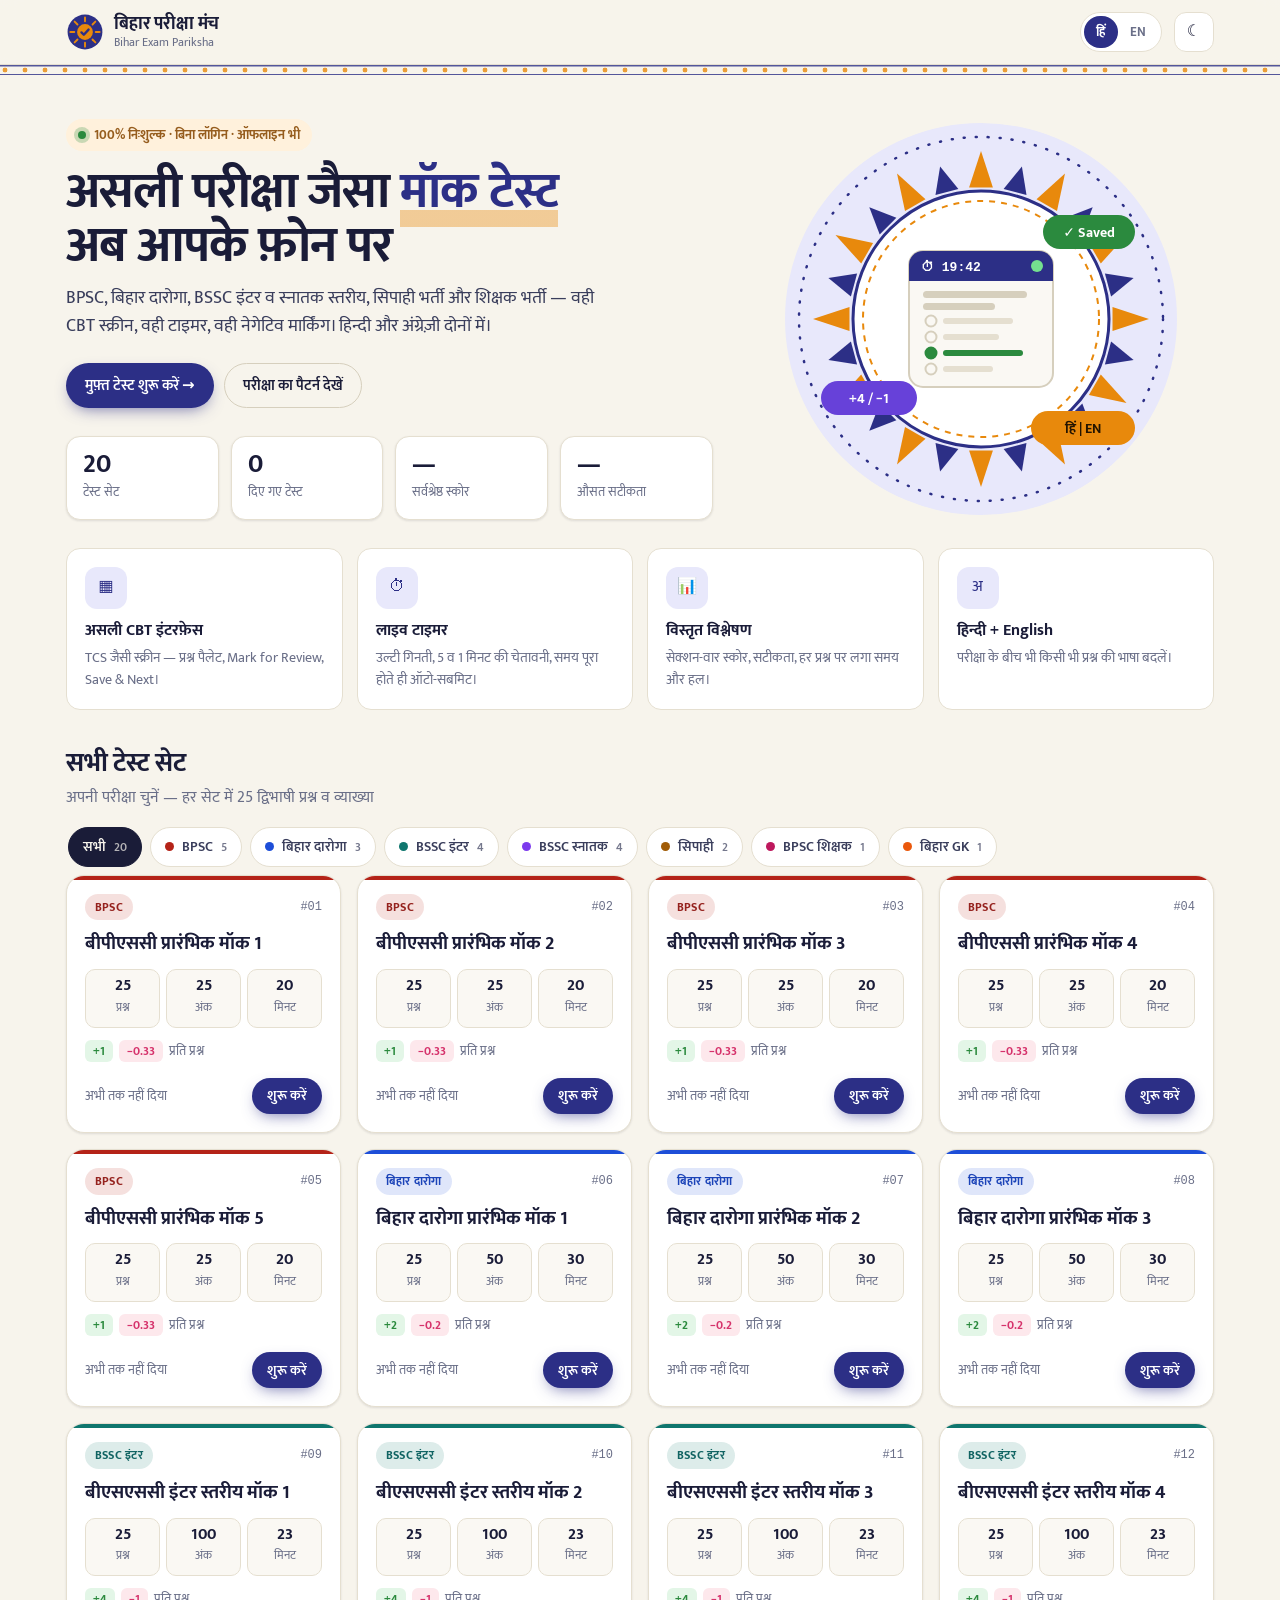
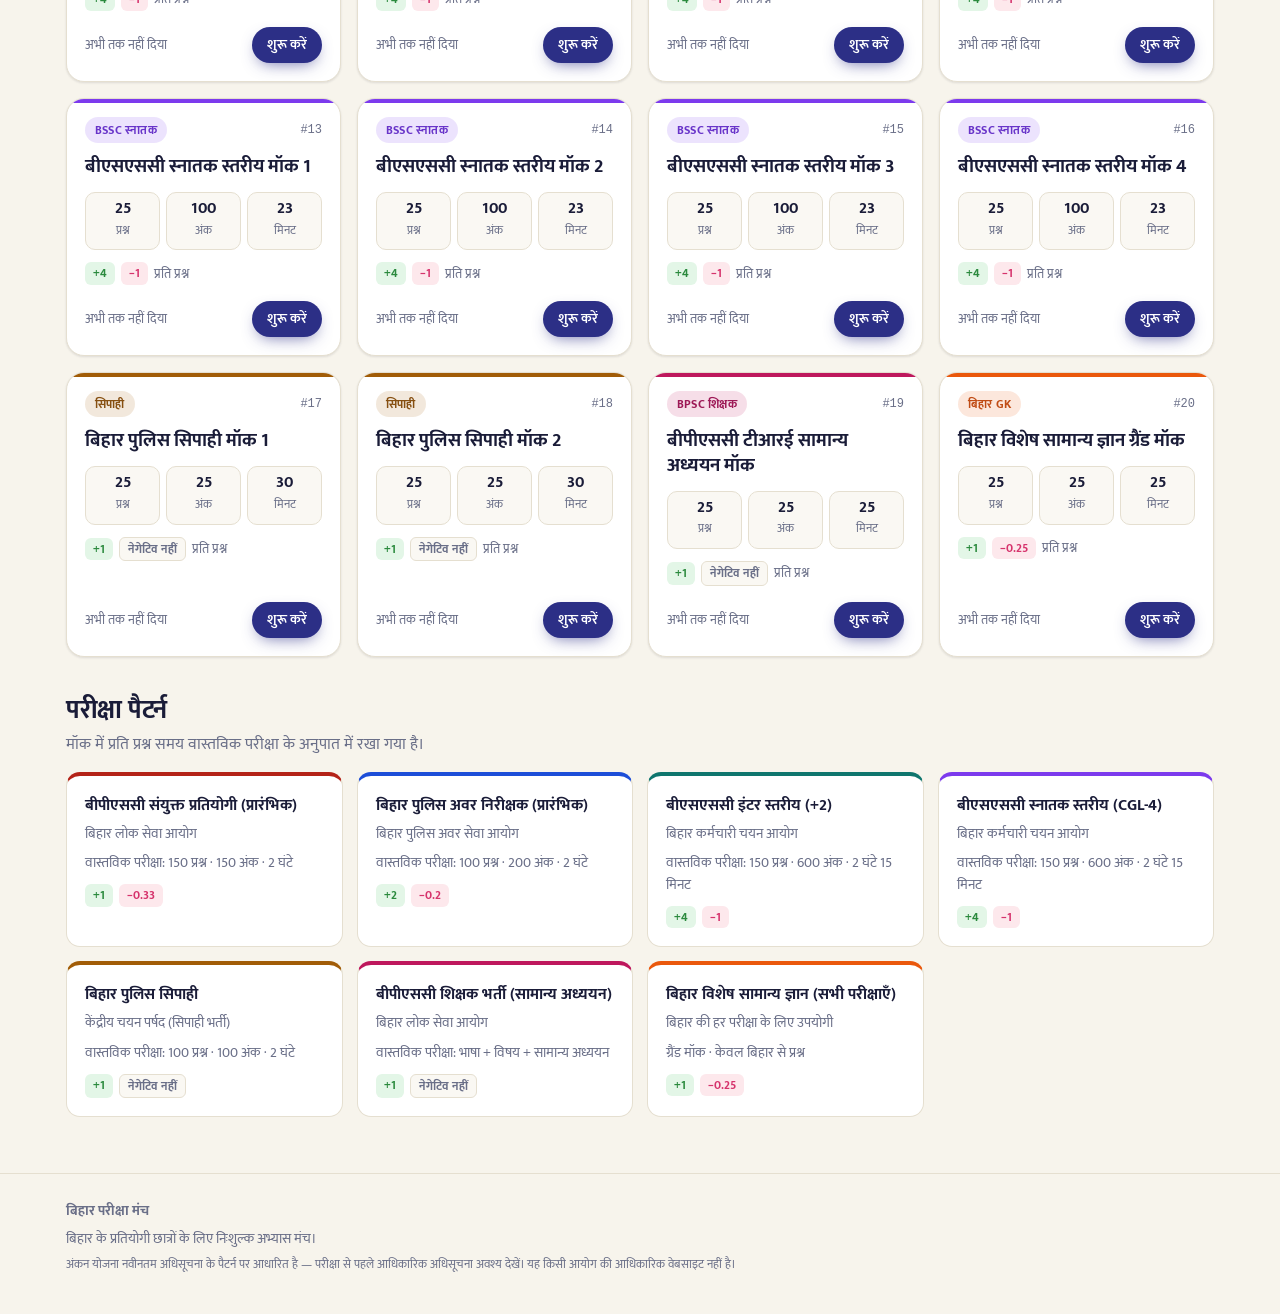
==== index.html @ d8ee0ba2 "Bihar Exam Pariksha: CBT-style mock test platform with 20 test sets - Real exam-hall interface: live" ====
<!doctype html>
<html lang="hi">
<head>
  <meta charset="utf-8">
  <meta name="viewport" content="width=device-width, initial-scale=1, viewport-fit=cover">
  <title>बिहार परीक्षा मंच — Bihar Exam Mock Tests</title>
  <meta name="description" content="Free CBT-style mock tests for BPSC, Bihar SI, BSSC Inter & CGL, Bihar Police Constable and BPSC TRE — live timer, negative marking, Hindi & English, detailed analysis.">
  <meta name="theme-color" content="#2c2f86">
  <link rel="manifest" href="manifest.webmanifest">
  <link rel="icon" href="icon.svg" type="image/svg+xml">
  <link rel="apple-touch-icon" href="icon.svg">
  <link rel="preconnect" href="https://fonts.googleapis.com">
  <link rel="preconnect" href="https://fonts.gstatic.com" crossorigin>
  <link rel="stylesheet" href="https://fonts.googleapis.com/css2?family=Mukta:wght@400;500;600;700;800&display=swap">
  <link rel="stylesheet" href="css/styles.css">
</head>
<body>
  <noscript><p style="padding:24px">कृपया JavaScript चालू करें। / Please enable JavaScript to take the tests.</p></noscript>
  <div id="app"></div>
  <script src="js/exams.js"></script>
  <script src="js/i18n.js"></script>
  <script src="js/store.js"></script>
  <script src="data/index.js"></script>
  <script src="js/app.js"></script>
  <script>
    if ("serviceWorker" in navigator && /^https?:$/.test(location.protocol)) {
      window.addEventListener("load", function () { navigator.serviceWorker.register("sw.js").catch(function () {}); });
    }
  </script>
</body>
</html>
---- css/styles.css ----
/* ==========================================================
   Bihar Exam Pariksha — design system
   Warm "paper" base, deep indigo brand, marigold accent
   (Madhubani-inspired ornaments), official CBT palette colours.
   ========================================================== */

:root {
  --bg: #f7f4ec;
  --bg-2: #efe9db;
  --surface: #ffffff;
  --surface-2: #faf8f3;
  --ink: #1a1c38;
  --ink-2: #3a3e5c;
  --muted: #6a6f88;
  --line: #e5dfd0;
  --line-2: #d6cfbd;
  --brand: #2c2f86;
  --brand-ink: #ffffff;
  --brand-soft: #e8e8fb;
  --accent: #e8890c;
  --accent-soft: #fff1dc;
  --ok: #2b8a3e;
  --ok-soft: #e3f6e7;
  --bad: #d6336c;
  --bad-2: #e03131;
  --bad-soft: #fde8ec;
  --mark: #6741d9;
  --mark-soft: #efe9ff;
  --nv: #dfe1e8;
  --nv-ink: #3d4257;
  --warn: #f08c00;
  --shadow-sm: 0 1px 2px rgba(26, 28, 56, .06), 0 1px 3px rgba(26, 28, 56, .06);
  --shadow: 0 6px 24px -8px rgba(26, 28, 56, .18), 0 2px 6px rgba(26, 28, 56, .06);
  --shadow-lg: 0 24px 60px -18px rgba(26, 28, 56, .35);
  --radius: 14px;
  --radius-sm: 10px;
  --font: "Mukta", "Noto Sans Devanagari", "Nirmala UI", system-ui, -apple-system, "Segoe UI", Roboto, sans-serif;
  --mono: ui-monospace, "Cascadia Mono", "Consolas", monospace;
  color-scheme: light;
}

@media (prefers-color-scheme: dark) {
  :root:not([data-theme="light"]) {
    --bg: #0e1020; --bg-2: #151831; --surface: #171a33; --surface-2: #1c2040;
    --ink: #eceefa; --ink-2: #c8cbe2; --muted: #9a9fbd; --line: #2a2e50; --line-2: #383d66;
    --brand: #8e92ff; --brand-ink: #0e1020; --brand-soft: #23264f;
    --accent: #ffb547; --accent-soft: #3a2b12;
    --ok: #51cf66; --ok-soft: #173322; --bad: #ff6b8b; --bad-2: #ff6b6b; --bad-soft: #3a1823;
    --mark: #a68bff; --mark-soft: #2a2152; --nv: #2c3050; --nv-ink: #c8cbe2;
    --shadow-sm: 0 1px 2px rgba(0,0,0,.4); --shadow: 0 8px 24px -10px rgba(0,0,0,.6);
    --shadow-lg: 0 24px 60px -18px rgba(0,0,0,.8);
    color-scheme: dark;
  }
}
:root[data-theme="dark"] {
  --bg: #0e1020; --bg-2: #151831; --surface: #171a33; --surface-2: #1c2040;
  --ink: #eceefa; --ink-2: #c8cbe2; --muted: #9a9fbd; --line: #2a2e50; --line-2: #383d66;
  --brand: #8e92ff; --brand-ink: #0e1020; --brand-soft: #23264f;
  --accent: #ffb547; --accent-soft: #3a2b12;
  --ok: #51cf66; --ok-soft: #173322; --bad: #ff6b8b; --bad-2: #ff6b6b; --bad-soft: #3a1823;
  --mark: #a68bff; --mark-soft: #2a2152; --nv: #2c3050; --nv-ink: #c8cbe2;
  --shadow-sm: 0 1px 2px rgba(0,0,0,.4); --shadow: 0 8px 24px -10px rgba(0,0,0,.6);
  --shadow-lg: 0 24px 60px -18px rgba(0,0,0,.8);
  color-scheme: dark;
}

*, *::before, *::after { box-sizing: border-box; }
html { -webkit-text-size-adjust: 100%; }
body {
  margin: 0; font-family: var(--font); font-size: 16px; line-height: 1.55;
  background: var(--bg); color: var(--ink);
  -webkit-font-smoothing: antialiased; min-height: 100vh;
}
img, svg { display: block; max-width: 100%; }
button, input, select { font: inherit; color: inherit; }
button { cursor: pointer; }
a { color: var(--brand); }
:focus-visible { outline: 3px solid var(--accent); outline-offset: 2px; border-radius: 6px; }
.sr-only { position: absolute; width: 1px; height: 1px; overflow: hidden; clip: rect(0 0 0 0); white-space: nowrap; }
.wrap { width: 100%; max-width: 1180px; margin: 0 auto; padding: 0 16px; }
.muted { color: var(--muted); }
.hidden { display: none !important; }

/* ---------- Buttons ---------- */
.btn {
  display: inline-flex; align-items: center; justify-content: center; gap: 8px;
  min-height: 44px; padding: 10px 18px; border-radius: 999px; border: 1.5px solid transparent;
  font-weight: 600; font-size: 15px; text-decoration: none; white-space: nowrap;
  transition: transform .12s ease, background .15s ease, box-shadow .15s ease, border-color .15s;
}
.btn:active { transform: translateY(1px) scale(.99); }
.btn-primary { background: var(--brand); color: var(--brand-ink); box-shadow: 0 6px 16px -6px color-mix(in srgb, var(--brand) 70%, transparent); }
.btn-primary:hover { filter: brightness(1.08); }
.btn-accent { background: var(--accent); color: #231400; }
.btn-accent:hover { filter: brightness(1.05); }
.btn-ghost { background: transparent; border-color: var(--line-2); color: var(--ink); }
.btn-ghost:hover { background: var(--surface-2); }
.btn-ok { background: var(--ok); color: #fff; }
.btn-danger { background: var(--bad-2); color: #fff; }
.btn-sm { min-height: 36px; padding: 6px 14px; font-size: 14px; }
.btn[disabled] { opacity: .45; cursor: not-allowed; transform: none; }
.icon-btn {
  width: 40px; height: 40px; border-radius: 12px; border: 1.5px solid var(--line);
  background: var(--surface); display: inline-grid; place-items: center; font-weight: 700;
}
.icon-btn:hover { border-color: var(--line-2); }

/* ---------- Top navigation ---------- */
.topbar {
  position: sticky; top: 0; z-index: 30;
  background: color-mix(in srgb, var(--bg) 82%, transparent);
  backdrop-filter: saturate(1.4) blur(10px); -webkit-backdrop-filter: saturate(1.4) blur(10px);
  border-bottom: 1px solid var(--line);
}
.topbar .wrap { display: flex; align-items: center; gap: 12px; height: 64px; }
.logo { display: flex; align-items: center; gap: 10px; text-decoration: none; color: var(--ink); margin-right: auto; }
.logo-mark { width: 38px; height: 38px; }
.logo b { font-size: 18px; line-height: 1.1; display: block; letter-spacing: -.01em; }
.logo small { font-size: 12px; color: var(--muted); display: block; line-height: 1.2; }
.lang-switch { display: inline-flex; padding: 3px; border-radius: 999px; background: var(--surface); border: 1.5px solid var(--line); }
.lang-switch button { border: 0; background: transparent; padding: 5px 12px; border-radius: 999px; font-weight: 700; font-size: 13px; color: var(--muted); min-height: 32px; }
.lang-switch button[aria-pressed="true"] { background: var(--brand); color: var(--brand-ink); }

/* ---------- Ornament (Madhubani-inspired border) ---------- */
.ornament {
  height: 10px;
  background:
    radial-gradient(circle at 5px 5px, var(--accent) 2.4px, transparent 2.6px) 0 0 / 20px 10px,
    linear-gradient(var(--brand), var(--brand)) 0 0 / 100% 1.5px no-repeat,
    linear-gradient(var(--brand), var(--brand)) 0 100% / 100% 1.5px no-repeat;
  opacity: .8;
}

/* ---------- Hero ---------- */
.hero { position: relative; padding: 44px 0 28px; overflow: hidden; }
.hero-grid { display: grid; grid-template-columns: 1.25fr .9fr; gap: 36px; align-items: center; }
.eyebrow {
  display: inline-flex; align-items: center; gap: 8px; padding: 6px 12px; border-radius: 999px;
  background: var(--accent-soft); color: color-mix(in srgb, var(--accent) 60%, var(--ink)); font-weight: 700; font-size: 13px;
}
.eyebrow .dot { width: 8px; height: 8px; border-radius: 50%; background: var(--ok); box-shadow: 0 0 0 4px color-mix(in srgb, var(--ok) 25%, transparent); animation: pulse 1.8s infinite; }
@keyframes pulse { 50% { box-shadow: 0 0 0 7px transparent; } }
.hero h1 { font-size: clamp(30px, 5vw, 50px); line-height: 1.08; letter-spacing: -.02em; margin: 14px 0 12px; }
.hero h1 em {
  font-style: normal; color: var(--brand); white-space: nowrap;
  background: linear-gradient(transparent 72%, color-mix(in srgb, var(--accent) 38%, transparent) 72%, color-mix(in srgb, var(--accent) 38%, transparent) 92%, transparent 92%);
}
.hero p.lead { font-size: 18px; color: var(--ink-2); max-width: 560px; margin: 0 0 22px; }
.hero-cta { display: flex; flex-wrap: wrap; gap: 10px; }
.hero-art { position: relative; aspect-ratio: 1; max-width: 400px; justify-self: center; width: 100%; }
.hero-art svg { width: 100%; height: 100%; }
.spin-slow { transform-origin: 200px 200px; animation: spin 80s linear infinite; }
@keyframes spin { to { transform: rotate(360deg); } }

.stats-row { display: grid; grid-template-columns: repeat(4, 1fr); gap: 12px; margin-top: 28px; }
.stat {
  background: var(--surface); border: 1px solid var(--line); border-radius: var(--radius);
  padding: 14px 16px; box-shadow: var(--shadow-sm);
}
.stat b { display: block; font-size: 26px; line-height: 1.1; letter-spacing: -.01em; }
.stat span { font-size: 13px; color: var(--muted); }

/* ---------- Resume banner ---------- */
.resume {
  display: flex; align-items: center; gap: 14px; flex-wrap: wrap;
  background: linear-gradient(100deg, var(--brand) 0%, color-mix(in srgb, var(--brand) 70%, var(--mark)) 100%);
  color: #fff; border-radius: var(--radius); padding: 14px 18px; margin: 8px 0 4px; box-shadow: var(--shadow);
}
:root[data-theme="dark"] .resume, .dark-resume { color: #0e1020; }
.resume .grow { flex: 1 1 240px; }
.resume b { display: block; }
.resume .btn-ghost { border-color: rgba(255,255,255,.5); color: inherit; }

/* ---------- Section heading ---------- */
.sec-head { display: flex; align-items: end; justify-content: space-between; gap: 12px; margin: 34px 0 14px; flex-wrap: wrap; }
.sec-head h2 { margin: 0; font-size: 26px; letter-spacing: -.01em; }
.sec-head p { margin: 2px 0 0; color: var(--muted); }

/* ---------- Exam chips ---------- */
.chips { display: flex; gap: 8px; overflow-x: auto; padding: 2px 2px 8px; scrollbar-width: thin; }
.chip {
  flex: none; border: 1.5px solid var(--line); background: var(--surface); color: var(--ink-2);
  padding: 8px 14px; border-radius: 999px; font-weight: 600; font-size: 14px; min-height: 40px;
  display: inline-flex; align-items: center; gap: 8px;
}
.chip i { width: 9px; height: 9px; border-radius: 50%; background: var(--c, var(--brand)); }
.chip[aria-pressed="true"] { background: var(--ink); color: var(--bg); border-color: var(--ink); }
.chip .n { font-size: 12px; opacity: .7; }

/* ---------- Test cards ---------- */
.grid { display: grid; grid-template-columns: repeat(auto-fill, minmax(268px, 1fr)); gap: 16px; }
.card {
  position: relative; background: var(--surface); border: 1px solid var(--line); border-radius: 18px;
  padding: 18px; display: flex; flex-direction: column; gap: 12px; box-shadow: var(--shadow-sm);
  transition: transform .18s ease, box-shadow .18s ease, border-color .18s;
  overflow: hidden;
}
.card::before { content: ""; position: absolute; inset: 0 0 auto 0; height: 4px; background: var(--c); }
.card:hover { transform: translateY(-3px); box-shadow: var(--shadow); border-color: var(--line-2); }
.card-top { display: flex; justify-content: space-between; align-items: center; gap: 8px; }
.badge {
  display: inline-flex; align-items: center; gap: 6px; font-size: 12px; font-weight: 700; letter-spacing: .02em;
  padding: 4px 10px; border-radius: 999px; background: color-mix(in srgb, var(--c) 14%, transparent); color: color-mix(in srgb, var(--c) 80%, var(--ink));
}
.setno { font-family: var(--mono); font-size: 12px; color: var(--muted); }
.card h3 { margin: 0; font-size: 19px; line-height: 1.3; }
.meta { display: grid; grid-template-columns: repeat(3, 1fr); gap: 6px; }
.meta div { background: var(--surface-2); border: 1px solid var(--line); border-radius: 10px; padding: 7px 8px; text-align: center; }
.meta b { display: block; font-size: 16px; line-height: 1.1; }
.meta span { font-size: 11.5px; color: var(--muted); }
.card .scheme { font-size: 13px; color: var(--muted); display: flex; gap: 6px; align-items: center; flex-wrap: wrap; }
.pill { font-size: 12px; font-weight: 700; padding: 2px 8px; border-radius: 6px; }
.pill.pos { background: var(--ok-soft); color: var(--ok); }
.pill.neg { background: var(--bad-soft); color: var(--bad); }
.pill.zero { background: var(--surface-2); color: var(--muted); border: 1px solid var(--line); }
.card-foot { display: flex; align-items: center; justify-content: space-between; gap: 8px; margin-top: auto; padding-top: 4px; }
.best { font-size: 13px; color: var(--muted); line-height: 1.25; }
.best b { color: var(--ink); font-size: 15px; }
.progress-tag { font-size: 12px; font-weight: 700; color: var(--warn); }
.empty { text-align: center; padding: 40px 10px; color: var(--muted); }

/* ---------- Feature strip ---------- */
.features { display: grid; grid-template-columns: repeat(4, 1fr); gap: 14px; }
.feature { background: var(--surface); border: 1px solid var(--line); border-radius: var(--radius); padding: 18px; }
.feature .ic { width: 42px; height: 42px; border-radius: 12px; display: grid; place-items: center; background: var(--brand-soft); color: var(--brand); margin-bottom: 10px; }
.feature h4 { margin: 0 0 4px; font-size: 16px; }
.feature p { margin: 0; color: var(--muted); font-size: 14px; }

.footer { margin-top: 56px; padding: 26px 0 40px; border-top: 1px solid var(--line); color: var(--muted); font-size: 14px; }
.footer .wrap { display: flex; flex-direction: column; gap: 6px; }

/* ==========================================================
   Instructions screen
   ========================================================== */
.ins { padding: 28px 0 60px; }
.ins-head { display: flex; gap: 16px; align-items: center; flex-wrap: wrap; margin-bottom: 18px; }
.ins-head h1 { margin: 0; font-size: clamp(24px, 3.6vw, 34px); letter-spacing: -.01em; line-height: 1.15; }
.ins-grid { display: grid; grid-template-columns: 1.4fr 1fr; gap: 18px; align-items: start; }
.panel { background: var(--surface); border: 1px solid var(--line); border-radius: 18px; padding: 22px; box-shadow: var(--shadow-sm); }
.panel h2 { margin: 0 0 12px; font-size: 19px; }
.panel ol { margin: 0; padding-left: 20px; }
.panel ol li { margin: 0 0 9px; color: var(--ink-2); }
.legend { display: grid; gap: 10px; margin: 14px 0 6px; }
.legend-row { display: flex; align-items: center; gap: 12px; font-size: 14.5px; }
.kv { display: grid; grid-template-columns: 1fr auto; gap: 10px 14px; font-size: 15px; }
.kv dt { color: var(--muted); }
.kv dd { margin: 0; font-weight: 700; text-align: right; }
.field { display: grid; gap: 6px; margin: 16px 0 0; }
.field label { font-weight: 600; font-size: 14px; }
.field input, .field select {
  min-height: 46px; border-radius: 12px; border: 1.5px solid var(--line-2); background: var(--surface-2);
  padding: 10px 14px; font-size: 16px;
}
.agree { display: flex; gap: 12px; align-items: flex-start; margin: 18px 0; padding: 14px; border-radius: 12px; background: var(--accent-soft); cursor: pointer; }
.agree input { width: 22px; height: 22px; margin-top: 2px; accent-color: var(--brand); flex: none; }
.sec-list { display: flex; flex-wrap: wrap; gap: 6px; margin-top: 10px; }
.sec-list span { font-size: 13px; padding: 4px 10px; border-radius: 999px; background: var(--brand-soft); color: var(--brand); font-weight: 600; }

/* ---------- Palette status shapes (shared) ---------- */
.qs {
  --size: 40px;
  position: relative; width: var(--size); height: var(--size); display: inline-grid; place-items: center;
  font-weight: 700; font-size: 14px; border: 0; border-radius: 10px; flex: none;
  background: var(--nv); color: var(--nv-ink); border: 1.5px solid transparent;
  transition: transform .1s ease;
}
.qs:hover { transform: translateY(-1px); }
.qs.na { background: var(--bad-2); color: #fff; border-radius: 10px 10px 50% 50% / 10px 10px 40% 40%; }
.qs.a { background: var(--ok); color: #fff; border-radius: 50% 50% 10px 10px / 40% 40% 10px 10px; }
.qs.m { background: var(--mark); color: #fff; border-radius: 50%; }
.qs.am { background: var(--mark); color: #fff; border-radius: 50%; }
.qs.am::after {
  content: ""; position: absolute; right: -3px; bottom: -3px; width: 15px; height: 15px; border-radius: 50%;
  background: var(--ok) url("data:image/svg+xml,%3Csvg xmlns='http://www.w3.org/2000/svg' viewBox='0 0 16 16'%3E%3Cpath d='M4 8.5l2.5 2.5L12 5.5' fill='none' stroke='white' stroke-width='2.2' stroke-linecap='round' stroke-linejoin='round'/%3E%3C/svg%3E") center/12px no-repeat;
  border: 2px solid var(--surface);
}
.qs.cur { box-shadow: 0 0 0 3px var(--surface), 0 0 0 5.5px var(--accent); }
.qs.sm { --size: 30px; font-size: 12px; }

/* ==========================================================
   Exam screen (CBT replica)
   ========================================================== */
.exam { display: grid; grid-template-columns: minmax(0, 1fr); grid-template-rows: auto auto minmax(0, 1fr); overflow: hidden; height: 100vh; height: 100dvh; background: var(--bg); }
.x-head {
  display: flex; align-items: center; gap: 12px; padding: 10px 16px;
  background: #1b1d4a; color: #fff;
}
:root[data-theme="dark"] .x-head { background: #090a17; }
.x-title { margin-right: auto; min-width: 0; }
.x-title b { display: block; font-size: 16px; white-space: nowrap; overflow: hidden; text-overflow: ellipsis; }
.x-title small { display: block; opacity: .75; font-size: 12.5px; white-space: nowrap; overflow: hidden; text-overflow: ellipsis; }
.timer {
  display: flex; align-items: center; gap: 10px; padding: 6px 14px 6px 8px; border-radius: 12px;
  background: rgba(255,255,255,.1); border: 1px solid rgba(255,255,255,.18);
  font-variant-numeric: tabular-nums;
}
.timer-ring { width: 34px; height: 34px; transform: rotate(-90deg); flex: none; }
.timer-ring circle { fill: none; stroke-width: 4; }
.timer-ring .trk { stroke: rgba(255,255,255,.18); }
.timer-ring .bar { stroke: #74e08f; stroke-linecap: round; transition: stroke-dashoffset 1s linear, stroke .3s; }
.timer .lbl { font-size: 11px; opacity: .75; line-height: 1; }
.timer .clock { font-size: 21px; font-weight: 800; letter-spacing: .02em; line-height: 1.1; font-family: var(--mono); }
.timer.warn .bar { stroke: #ffb547; }
.timer.warn .clock { color: #ffd08a; }
.timer.danger { background: rgba(224, 49, 49, .25); border-color: rgba(255,120,120,.6); animation: blink 1s steps(2) infinite; }
.timer.danger .bar { stroke: #ff6b6b; }
.timer.danger .clock { color: #ffb3b3; }
@keyframes blink { 50% { border-color: rgba(255,120,120,.15); } }
.x-tools { display: flex; gap: 8px; align-items: center; }
.x-tools .icon-btn, .x-tools .lang-switch { background: rgba(255,255,255,.08); border-color: rgba(255,255,255,.2); color: #fff; }
.x-tools .lang-switch button { color: rgba(255,255,255,.75); }
.x-tools .lang-switch button[aria-pressed="true"] { background: #fff; color: #1b1d4a; }
.avatar { width: 38px; height: 38px; border-radius: 50%; background: var(--accent); color: #231400; display: grid; place-items: center; font-weight: 800; flex: none; }

.x-sections { display: flex; gap: 6px; padding: 8px 16px; background: var(--surface); border-bottom: 1px solid var(--line); overflow-x: auto; scrollbar-width: none; }
.x-sections::-webkit-scrollbar { display: none; }
.x-sec {
  flex: none; border: 1.5px solid var(--line); background: var(--surface-2); border-radius: 10px;
  padding: 6px 12px; font-size: 14px; font-weight: 600; color: var(--ink-2); display: inline-flex; gap: 8px; align-items: center; min-height: 38px;
}
.x-sec .cnt { font-size: 12px; padding: 1px 7px; border-radius: 999px; background: var(--nv); color: var(--nv-ink); }
.x-sec[aria-current="true"] { background: var(--brand); color: var(--brand-ink); border-color: var(--brand); }
.x-sec[aria-current="true"] .cnt { background: rgba(255,255,255,.25); color: inherit; }

.x-body { display: grid; grid-template-columns: minmax(0, 1fr) 330px; min-height: 0; }
.x-main { display: grid; grid-template-columns: minmax(0, 1fr); grid-template-rows: auto minmax(0, 1fr) auto; min-height: 0; min-width: 0; border-right: 1px solid var(--line); }
.q-bar { display: flex; align-items: center; justify-content: space-between; gap: 10px; padding: 12px 22px; border-bottom: 1px solid var(--line); background: var(--surface); flex-wrap: wrap; }
.q-bar h2 { margin: 0; font-size: 17px; }
.q-bar .q-meta { display: flex; gap: 8px; align-items: center; font-size: 13px; color: var(--muted); flex-wrap: wrap; }
.diff { font-size: 12px; font-weight: 700; padding: 2px 8px; border-radius: 6px; text-transform: capitalize; }
.diff.easy { background: var(--ok-soft); color: var(--ok); }
.diff.medium { background: var(--accent-soft); color: color-mix(in srgb, var(--accent) 70%, var(--ink)); }
.diff.hard { background: var(--bad-soft); color: var(--bad); }

.q-scroll { overflow-y: auto; padding: 24px 22px 30px; }
.q-text { font-size: 19px; line-height: 1.6; margin: 0 0 22px; max-width: 860px; }
.q-text.hi { font-size: 20px; }
.opts { display: grid; gap: 12px; max-width: 860px; }
.opt {
  display: flex; align-items: center; gap: 14px; width: 100%; text-align: left;
  padding: 14px 16px; border-radius: 14px; background: var(--surface); border: 2px solid var(--line);
  font-size: 17px; line-height: 1.45; transition: border-color .12s, background .12s, transform .12s, box-shadow .12s;
  min-height: 58px;
}
.opt:hover { border-color: var(--line-2); background: var(--surface-2); }
.opt .key {
  flex: none; width: 34px; height: 34px; border-radius: 50%; display: grid; place-items: center;
  border: 2px solid var(--line-2); font-weight: 800; font-size: 15px; color: var(--muted); transition: all .12s;
}
.opt[aria-checked="true"] { border-color: var(--brand); background: var(--brand-soft); box-shadow: 0 6px 18px -10px var(--brand); }
.opt[aria-checked="true"] .key { background: var(--brand); border-color: var(--brand); color: var(--brand-ink); }
.opt.pop { animation: pop .22s ease; }
@keyframes pop { 40% { transform: scale(1.012); } }
.unsaved { margin-top: 16px; font-size: 14px; color: color-mix(in srgb, var(--accent) 65%, var(--ink)); display: flex; align-items: center; gap: 8px; }
.unsaved::before { content: ""; width: 8px; height: 8px; border-radius: 50%; background: var(--accent); }

.x-actions {
  display: flex; gap: 8px; padding: 12px 22px; background: var(--surface); border-top: 1px solid var(--line); flex-wrap: wrap; align-items: center;
}
.x-actions .spacer { flex: 1; }
.btn-mark { background: var(--mark-soft); color: var(--mark); border-color: color-mix(in srgb, var(--mark) 35%, transparent); }
.btn-clear { background: var(--surface-2); border-color: var(--line-2); }
.btn-save { background: var(--ok); color: #fff; }

.x-side { display: grid; grid-template-rows: auto auto 1fr auto; min-height: 0; background: var(--surface); }
.cand { display: flex; align-items: center; gap: 12px; padding: 14px 16px; border-bottom: 1px solid var(--line); }
.cand b { display: block; line-height: 1.2; }
.cand small { color: var(--muted); }
.legend-grid { display: grid; grid-template-columns: 1fr 1fr; gap: 10px 8px; padding: 14px 16px; border-bottom: 1px solid var(--line); font-size: 12.5px; color: var(--ink-2); }
.legend-grid .legend-row { font-size: 12.5px; gap: 8px; line-height: 1.2; }
.legend-grid .legend-row.full { grid-column: 1 / -1; }
.pal-wrap { overflow-y: auto; padding: 14px 16px; }
.pal-sec { font-size: 12.5px; font-weight: 700; color: var(--muted); text-transform: uppercase; letter-spacing: .04em; margin: 4px 0 10px; }
.palette { display: grid; grid-template-columns: repeat(auto-fill, minmax(42px, 1fr)); gap: 10px; justify-items: center; margin-bottom: 16px; }
.side-foot { padding: 12px 16px; border-top: 1px solid var(--line); display: grid; gap: 8px; }
.side-foot .btn { width: 100%; }

.pal-toggle { display: none; }
.scrim { position: fixed; inset: 0; background: rgba(10, 12, 30, .5); z-index: 40; opacity: 0; pointer-events: none; transition: opacity .2s; }
.scrim.show { opacity: 1; pointer-events: auto; }

/* ==========================================================
   Modal + toast
   ========================================================== */
.modal-back { position: fixed; inset: 0; z-index: 60; background: rgba(10, 12, 30, .55); display: grid; place-items: center; padding: 16px; animation: fade .15s ease; }
@keyframes fade { from { opacity: 0; } }
.modal {
  width: 100%; max-width: 560px; max-height: calc(100dvh - 32px); overflow: auto;
  background: var(--surface); border-radius: 20px; padding: 24px; box-shadow: var(--shadow-lg); animation: rise .2s ease;
}
@keyframes rise { from { transform: translateY(14px); opacity: 0; } }
.modal h2 { margin: 0 0 6px; font-size: 22px; }
.modal .actions { display: flex; gap: 10px; justify-content: flex-end; margin-top: 20px; flex-wrap: wrap; }
.sum-table { width: 100%; border-collapse: collapse; margin-top: 14px; font-size: 14px; }
.sum-table th, .sum-table td { padding: 9px 8px; border-bottom: 1px solid var(--line); text-align: center; }
.sum-table th:first-child, .sum-table td:first-child { text-align: left; }
.sum-table th { font-size: 12px; color: var(--muted); font-weight: 700; }
.sum-table tfoot td { font-weight: 800; border-bottom: 0; }

.toasts { position: fixed; z-index: 80; left: 50%; top: 16px; transform: translateX(-50%); display: grid; gap: 8px; width: min(92vw, 420px); pointer-events: none; }
.toast { background: var(--ink); color: var(--bg); padding: 12px 16px; border-radius: 12px; box-shadow: var(--shadow-lg); font-weight: 600; animation: rise .2s ease; display: flex; gap: 10px; align-items: center; }
.toast.warn { background: var(--warn); color: #231400; }
.toast.bad { background: var(--bad-2); color: #fff; }

/* ==========================================================
   Results
   ========================================================== */
.res { padding: 26px 0 60px; }
.res-hero { display: grid; grid-template-columns: auto 1fr; gap: 28px; align-items: center; background: var(--surface); border: 1px solid var(--line); border-radius: 22px; padding: 26px; box-shadow: var(--shadow-sm); position: relative; overflow: hidden; }
.res-hero::after { content: ""; position: absolute; right: -60px; top: -60px; width: 220px; height: 220px; border-radius: 50%; border: 22px solid var(--accent-soft); z-index: 0; }
.res-hero > * { position: relative; z-index: 1; }
.ring { width: 172px; height: 172px; position: relative; }
.ring svg { width: 100%; height: 100%; transform: rotate(-90deg); }
.ring circle { fill: none; stroke-width: 14; }
.ring .trk { stroke: var(--bg-2); }
.ring .bar { stroke: var(--brand); stroke-linecap: round; transition: stroke-dashoffset 1.2s cubic-bezier(.2,.7,.2,1); }
.ring .mid { position: absolute; inset: 0; display: grid; place-content: center; text-align: center; }
.ring .mid b { font-size: 34px; line-height: 1; letter-spacing: -.02em; }
.ring .mid span { font-size: 13px; color: var(--muted); }
.res-hero h1 { margin: 0 0 4px; font-size: clamp(22px, 3.4vw, 30px); line-height: 1.2; }
.verdict { display: inline-block; margin: 6px 0 14px; padding: 5px 12px; border-radius: 999px; font-weight: 700; font-size: 14px; }
.tiles { display: grid; grid-template-columns: repeat(auto-fill, minmax(124px, 1fr)); gap: 10px; }
.tile { border: 1px solid var(--line); background: var(--surface-2); border-radius: 12px; padding: 10px 12px; }
.tile b { display: block; font-size: 22px; line-height: 1.15; }
.tile span { font-size: 12.5px; color: var(--muted); }
.tile.ok b { color: var(--ok); } .tile.bad b { color: var(--bad); } .tile.mk b { color: var(--muted); }
.res-actions { display: flex; flex-wrap: wrap; gap: 10px; margin-top: 18px; }

.res-grid { display: grid; grid-template-columns: 1.3fr 1fr; gap: 18px; margin-top: 18px; }
.sec-bars { display: grid; gap: 14px; }
.sec-bar .top { display: flex; justify-content: space-between; font-size: 14px; margin-bottom: 6px; gap: 8px; }
.sec-bar .top b { font-weight: 700; }
.stack { display: flex; height: 12px; border-radius: 999px; overflow: hidden; background: var(--bg-2); }
.stack i { display: block; height: 100%; transition: width 1s ease; }
.stack .c { background: var(--ok); } .stack .w { background: var(--bad-2); } .stack .s { background: var(--nv); }
.mini-legend { display: flex; gap: 14px; font-size: 12.5px; color: var(--muted); margin-top: 12px; flex-wrap: wrap; }
.mini-legend i { display: inline-block; width: 10px; height: 10px; border-radius: 3px; margin-right: 6px; vertical-align: -1px; }
.time-chart { display: flex; align-items: flex-end; gap: 3px; height: 130px; padding-top: 10px; }
.time-chart i { flex: 1; min-width: 4px; border-radius: 4px 4px 0 0; background: var(--nv); position: relative; }
.time-chart i.c { background: var(--ok); } .time-chart i.w { background: var(--bad-2); }
.time-chart i:hover { filter: brightness(1.15); }
.time-axis { display: flex; justify-content: space-between; font-size: 11.5px; color: var(--muted); margin-top: 6px; }

.sol-head { display: flex; justify-content: space-between; align-items: center; gap: 12px; flex-wrap: wrap; margin: 30px 0 12px; }
.sol-head h2 { margin: 0; font-size: 22px; }
.sol-filters { display: flex; gap: 6px; flex-wrap: wrap; }
.sol { background: var(--surface); border: 1px solid var(--line); border-radius: 16px; padding: 18px; margin-bottom: 12px; border-left: 5px solid var(--nv); }
.sol.c { border-left-color: var(--ok); } .sol.w { border-left-color: var(--bad-2); }
.sol-top { display: flex; justify-content: space-between; gap: 10px; align-items: center; flex-wrap: wrap; margin-bottom: 8px; font-size: 13px; color: var(--muted); }
.sol-q { font-size: 17px; margin: 0 0 12px; line-height: 1.55; }
.sol-opts { display: grid; gap: 8px; }
.sol-opt { display: flex; gap: 10px; align-items: center; padding: 9px 12px; border-radius: 10px; border: 1.5px solid var(--line); font-size: 15.5px; }
.sol-opt .key { width: 26px; height: 26px; border-radius: 50%; display: grid; place-items: center; font-size: 13px; font-weight: 800; border: 1.5px solid var(--line-2); flex: none; }
.sol-opt.right { border-color: var(--ok); background: var(--ok-soft); }
.sol-opt.right .key { background: var(--ok); border-color: var(--ok); color: #fff; }
.sol-opt.picked-wrong { border-color: var(--bad-2); background: var(--bad-soft); }
.sol-opt.picked-wrong .key { background: var(--bad-2); border-color: var(--bad-2); color: #fff; }
.sol-opt .tag { margin-left: auto; font-size: 12px; font-weight: 700; white-space: nowrap; }
.explain { margin-top: 12px; padding: 12px 14px; border-radius: 12px; background: var(--accent-soft); font-size: 15px; }
.explain b { display: block; font-size: 13px; margin-bottom: 2px; color: color-mix(in srgb, var(--accent) 60%, var(--ink)); }
.status-tag { font-weight: 700; padding: 2px 9px; border-radius: 999px; font-size: 12px; }
.status-tag.c { background: var(--ok-soft); color: var(--ok); } .status-tag.w { background: var(--bad-soft); color: var(--bad); } .status-tag.s { background: var(--nv); color: var(--nv-ink); }

.history { width: 100%; border-collapse: collapse; font-size: 14px; }
.history td, .history th { padding: 8px 6px; border-bottom: 1px solid var(--line); text-align: left; }
.history th { font-size: 12px; color: var(--muted); }

.loading { min-height: 60vh; display: grid; place-content: center; gap: 14px; text-align: center; color: var(--muted); }
.spinner { width: 42px; height: 42px; border-radius: 50%; border: 4px solid var(--line); border-top-color: var(--brand); animation: spin 0.8s linear infinite; margin: 0 auto; }

/* ==========================================================
   Responsive
   ========================================================== */
@media (max-width: 980px) {
  .hero-grid { grid-template-columns: 1fr; }
  .hero-art { display: none; }
  .features { grid-template-columns: repeat(2, 1fr); }
  .ins-grid, .res-grid { grid-template-columns: 1fr; }
  .x-body { grid-template-columns: minmax(0, 1fr); }
  .x-main { border-right: 0; }
  .x-side {
    position: fixed; z-index: 50; right: 0; top: 0; bottom: 0; width: min(88vw, 340px);
    transform: translateX(105%); transition: transform .25s ease; box-shadow: var(--shadow-lg);
  }
  .x-side.open { transform: none; }
  .pal-toggle { display: inline-flex; }
}
@media (max-width: 640px) {
  .stats-row { grid-template-columns: repeat(2, 1fr); }
  .features { grid-template-columns: 1fr; }
  .logo small { display: none; }
  .hero { padding-top: 26px; }
  .x-head { padding: 8px 10px; gap: 8px; }
  .x-title small { display: none; }
  .x-title b { font-size: 14px; }
  .timer { padding: 4px 10px 4px 6px; gap: 6px; }
  .timer .lbl { display: none; }
  .timer .clock { font-size: 18px; }
  .timer-ring { width: 26px; height: 26px; }
  .x-tools .fs-btn, .x-head > .avatar { display: none; }
  .x-tools { gap: 6px; }
  .x-tools .lang-switch button { padding: 4px 9px; }
  .q-bar, .q-scroll { padding-left: 14px; padding-right: 14px; }
  .q-text { font-size: 17.5px; } .q-text.hi { font-size: 18.5px; }
  .opt { font-size: 16px; padding: 12px; }
  .x-actions { padding: 10px; gap: 6px; display: grid; grid-template-columns: 1fr 1fr; }
  .x-actions .spacer { display: none; }
  .x-actions .btn { padding: 8px 10px; font-size: 14px; white-space: normal; line-height: 1.2; }
  .x-actions .btn-save { grid-column: 1 / -1; order: -1; }
  .res-hero { grid-template-columns: 1fr; justify-items: center; text-align: center; padding: 20px; }
  .res-hero .tiles { width: 100%; }
  .res-actions { justify-content: center; }
  .ring { width: 150px; height: 150px; }
  .panel { padding: 18px; }
}

@media (prefers-reduced-motion: reduce) {
  *, *::before, *::after { animation: none !important; transition: none !important; }
}

@media print {
  .topbar, .res-actions, .sol-filters, .footer { display: none; }
  body { background: #fff; }
}
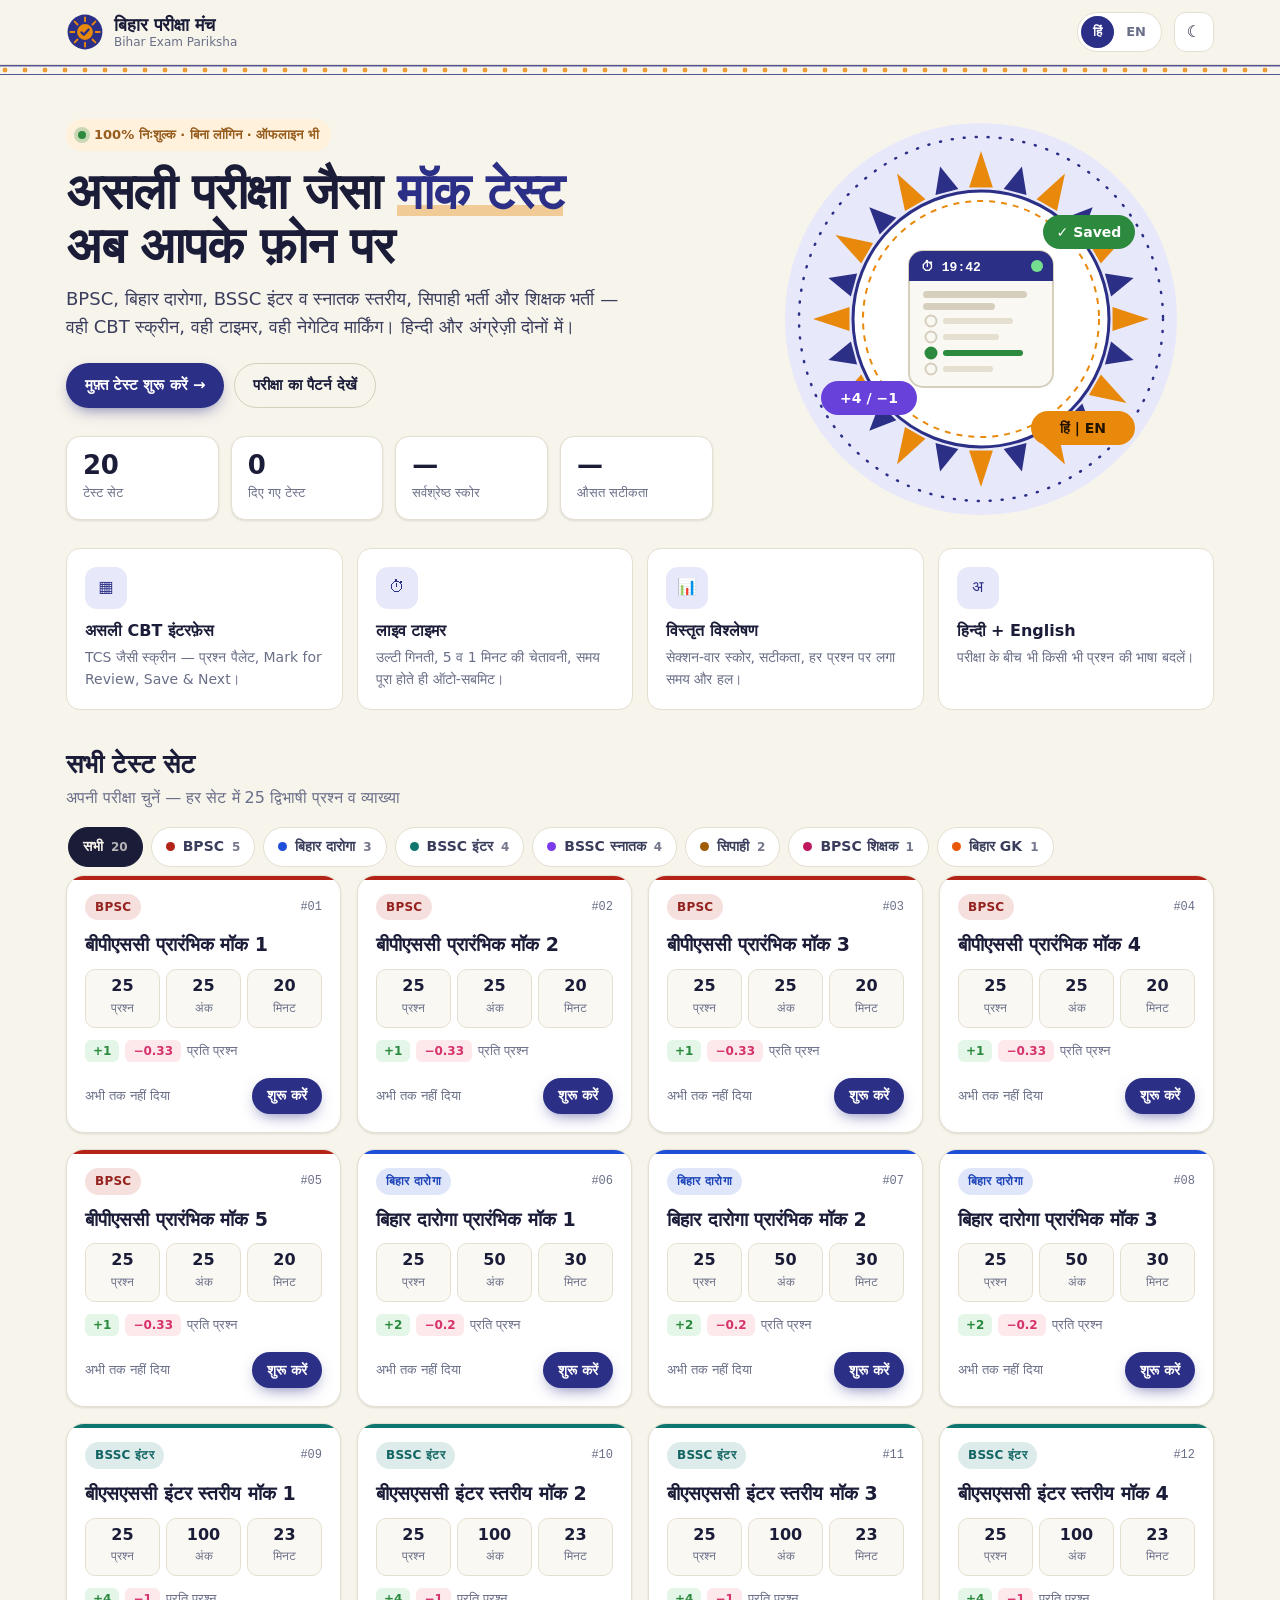
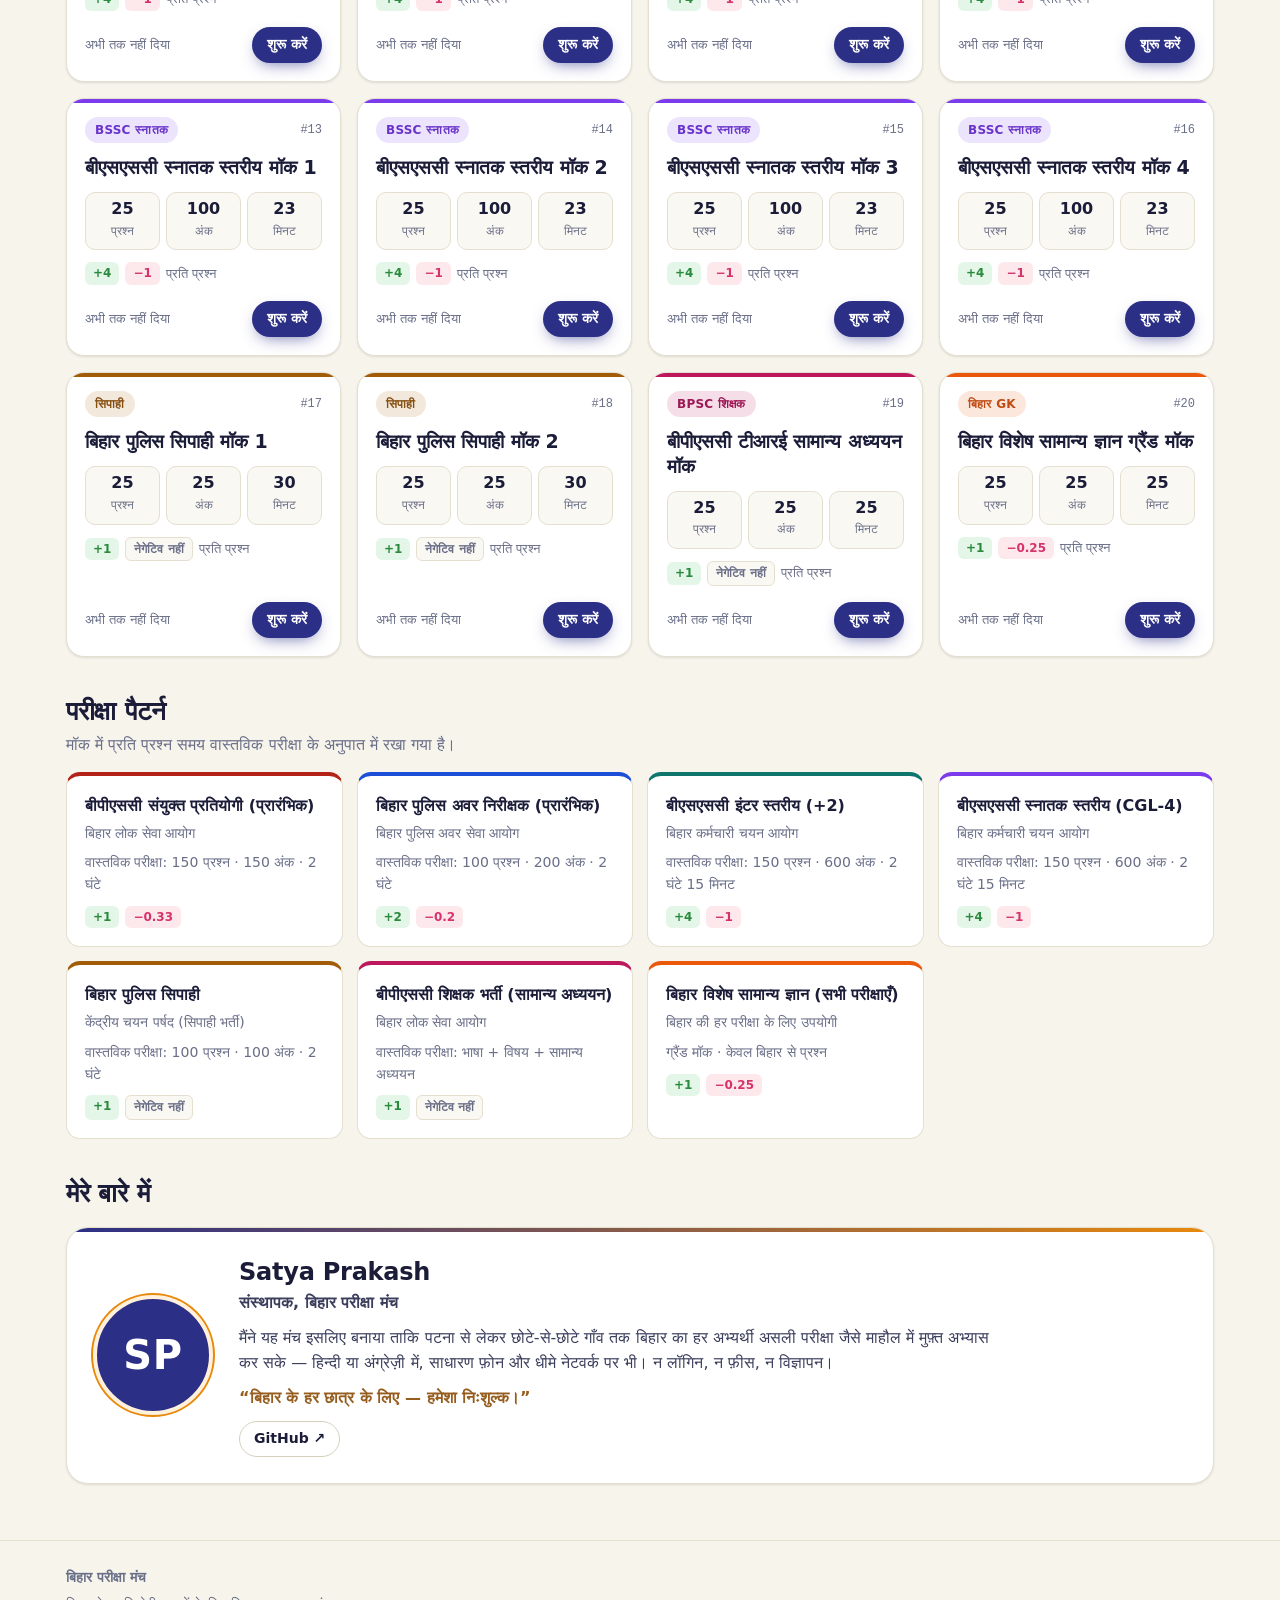
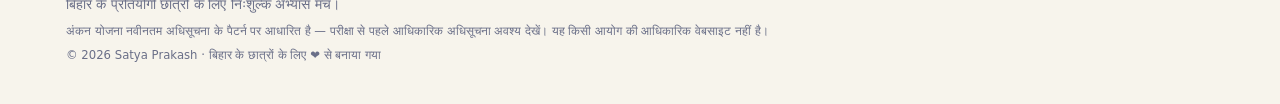
==== commit 45b12e07: "Add About me section and security hardening - About me section on the home page (config in js/about." ====
--- a/index.html
+++ b/index.html
@@ -5,27 +5,26 @@
   <meta name="viewport" content="width=device-width, initial-scale=1, viewport-fit=cover">
   <title>बिहार परीक्षा मंच — Bihar Exam Mock Tests</title>
   <meta name="description" content="Free CBT-style mock tests for BPSC, Bihar SI, BSSC Inter & CGL, Bihar Police Constable and BPSC TRE — live timer, negative marking, Hindi & English, detailed analysis.">
+  <meta http-equiv="Content-Security-Policy" content="default-src 'self'; script-src 'self'; style-src 'self' 'unsafe-inline' https://fonts.googleapis.com; font-src 'self' https://fonts.gstatic.com; img-src 'self' data:; connect-src 'self'; manifest-src 'self'; worker-src 'self'; object-src 'none'; base-uri 'self'; form-action 'none'">
+  <meta name="referrer" content="strict-origin-when-cross-origin">
   <meta name="theme-color" content="#2c2f86">
+  <script src="js/boot.js?v=4"></script>
   <link rel="manifest" href="manifest.webmanifest">
   <link rel="icon" href="icon.svg" type="image/svg+xml">
   <link rel="apple-touch-icon" href="icon.svg">
   <link rel="preconnect" href="https://fonts.googleapis.com">
   <link rel="preconnect" href="https://fonts.gstatic.com" crossorigin>
   <link rel="stylesheet" href="https://fonts.googleapis.com/css2?family=Mukta:wght@400;500;600;700;800&display=swap">
-  <link rel="stylesheet" href="css/styles.css">
+  <link rel="stylesheet" href="css/styles.css?v=4">
 </head>
 <body>
   <noscript><p style="padding:24px">कृपया JavaScript चालू करें। / Please enable JavaScript to take the tests.</p></noscript>
   <div id="app"></div>
-  <script src="js/exams.js"></script>
-  <script src="js/i18n.js"></script>
-  <script src="js/store.js"></script>
-  <script src="data/index.js"></script>
-  <script src="js/app.js"></script>
-  <script>
-    if ("serviceWorker" in navigator && /^https?:$/.test(location.protocol)) {
-      window.addEventListener("load", function () { navigator.serviceWorker.register("sw.js").catch(function () {}); });
-    }
-  </script>
+  <script src="js/exams.js?v=4"></script>
+  <script src="js/i18n.js?v=4"></script>
+  <script src="js/store.js?v=4"></script>
+  <script src="data/index.js?v=4"></script>
+  <script src="js/about.js?v=4"></script>
+  <script src="js/app.js?v=4"></script>
 </body>
 </html>
--- a/css/styles.css
+++ b/css/styles.css
@@ -376,6 +376,8 @@
 .side-foot .btn { width: 100%; }
 
 .pal-toggle { display: none; }
+.m-submit { display: none; }
+.x-tools .pal-toggle { width: auto; padding: 0 10px; gap: 6px; font-size: 13px; }
 .scrim { position: fixed; inset: 0; background: rgba(10, 12, 30, .5); z-index: 40; opacity: 0; pointer-events: none; transition: opacity .2s; }
 .scrim.show { opacity: 1; pointer-events: auto; }
 
@@ -484,6 +486,7 @@
   }
   .x-side.open { transform: none; }
   .pal-toggle { display: inline-flex; }
+  .m-submit { display: inline-flex; }
 }
 @media (max-width: 640px) {
   .stats-row { grid-template-columns: repeat(2, 1fr); }
@@ -522,3 +525,51 @@
   .topbar, .res-actions, .sol-filters, .footer { display: none; }
   body { background: #fff; }
 }
+
+@media (max-width: 400px) {
+  .x-tools .pal-toggle span { display: none; }
+  .x-tools .pal-toggle { width: 40px; padding: 0; }
+}
+
+/* ---------- Phones & tablets: normal page flow with a pinned action bar.
+   Fixed 100vh layouts hide the bottom bar behind mobile browser toolbars,
+   so on small screens the action bar is position:fixed to the visible
+   viewport instead. ---------- */
+@media (max-width: 980px) {
+  .exam { display: block; height: auto; min-height: 100vh; overflow: visible; }
+  .x-head { position: sticky; top: 0; z-index: 25; }
+  .x-sections { position: sticky; top: 56px; z-index: 24; }
+  .x-body, .x-main { display: block; border-right: 0; }
+  .q-bar { position: static; }
+  .q-scroll { overflow: visible; padding-bottom: calc(200px + env(safe-area-inset-bottom)); }
+  .x-actions {
+    position: fixed; left: 0; right: 0; bottom: 0; z-index: 35;
+    padding-bottom: calc(10px + env(safe-area-inset-bottom));
+    box-shadow: 0 -8px 24px -12px rgba(10, 12, 30, .35);
+  }
+  .x-side { height: 100%; }
+  .side-foot { padding-bottom: calc(12px + env(safe-area-inset-bottom)); }
+}
+@media (max-width: 640px) {
+  .x-sections { top: 54px; }
+}
+
+/* ---------- About me ---------- */
+.about {
+  display: grid; grid-template-columns: auto 1fr; gap: 26px; align-items: center;
+  background: var(--surface); border: 1px solid var(--line); border-radius: 22px; padding: 26px;
+  box-shadow: var(--shadow-sm); position: relative; overflow: hidden;
+}
+.about::before { content: ""; position: absolute; inset: 0 0 auto 0; height: 4px; background: linear-gradient(90deg, var(--brand), var(--accent)); }
+.about-photo { width: 120px; height: 120px; border-radius: 50%; object-fit: cover; border: 4px solid var(--accent-soft); box-shadow: 0 0 0 2px var(--accent); }
+.about-initials { display: grid; place-items: center; background: var(--brand); color: var(--brand-ink); font-size: 40px; font-weight: 800; letter-spacing: .02em; }
+.about-body h3 { margin: 0; font-size: 24px; letter-spacing: -.01em; }
+.about-role { margin: 2px 0 10px; color: var(--brand); font-weight: 700; }
+.about-body p { margin: 0 0 10px; color: var(--ink-2); max-width: 760px; }
+.about-mission { font-weight: 700; color: color-mix(in srgb, var(--accent) 60%, var(--ink)) !important; }
+.about-links { display: flex; flex-wrap: wrap; gap: 8px; margin-top: 6px; }
+@media (max-width: 640px) {
+  .about { grid-template-columns: 1fr; justify-items: center; text-align: center; padding: 22px 18px; }
+  .about-links { justify-content: center; }
+  .about-photo { width: 104px; height: 104px; }
+}
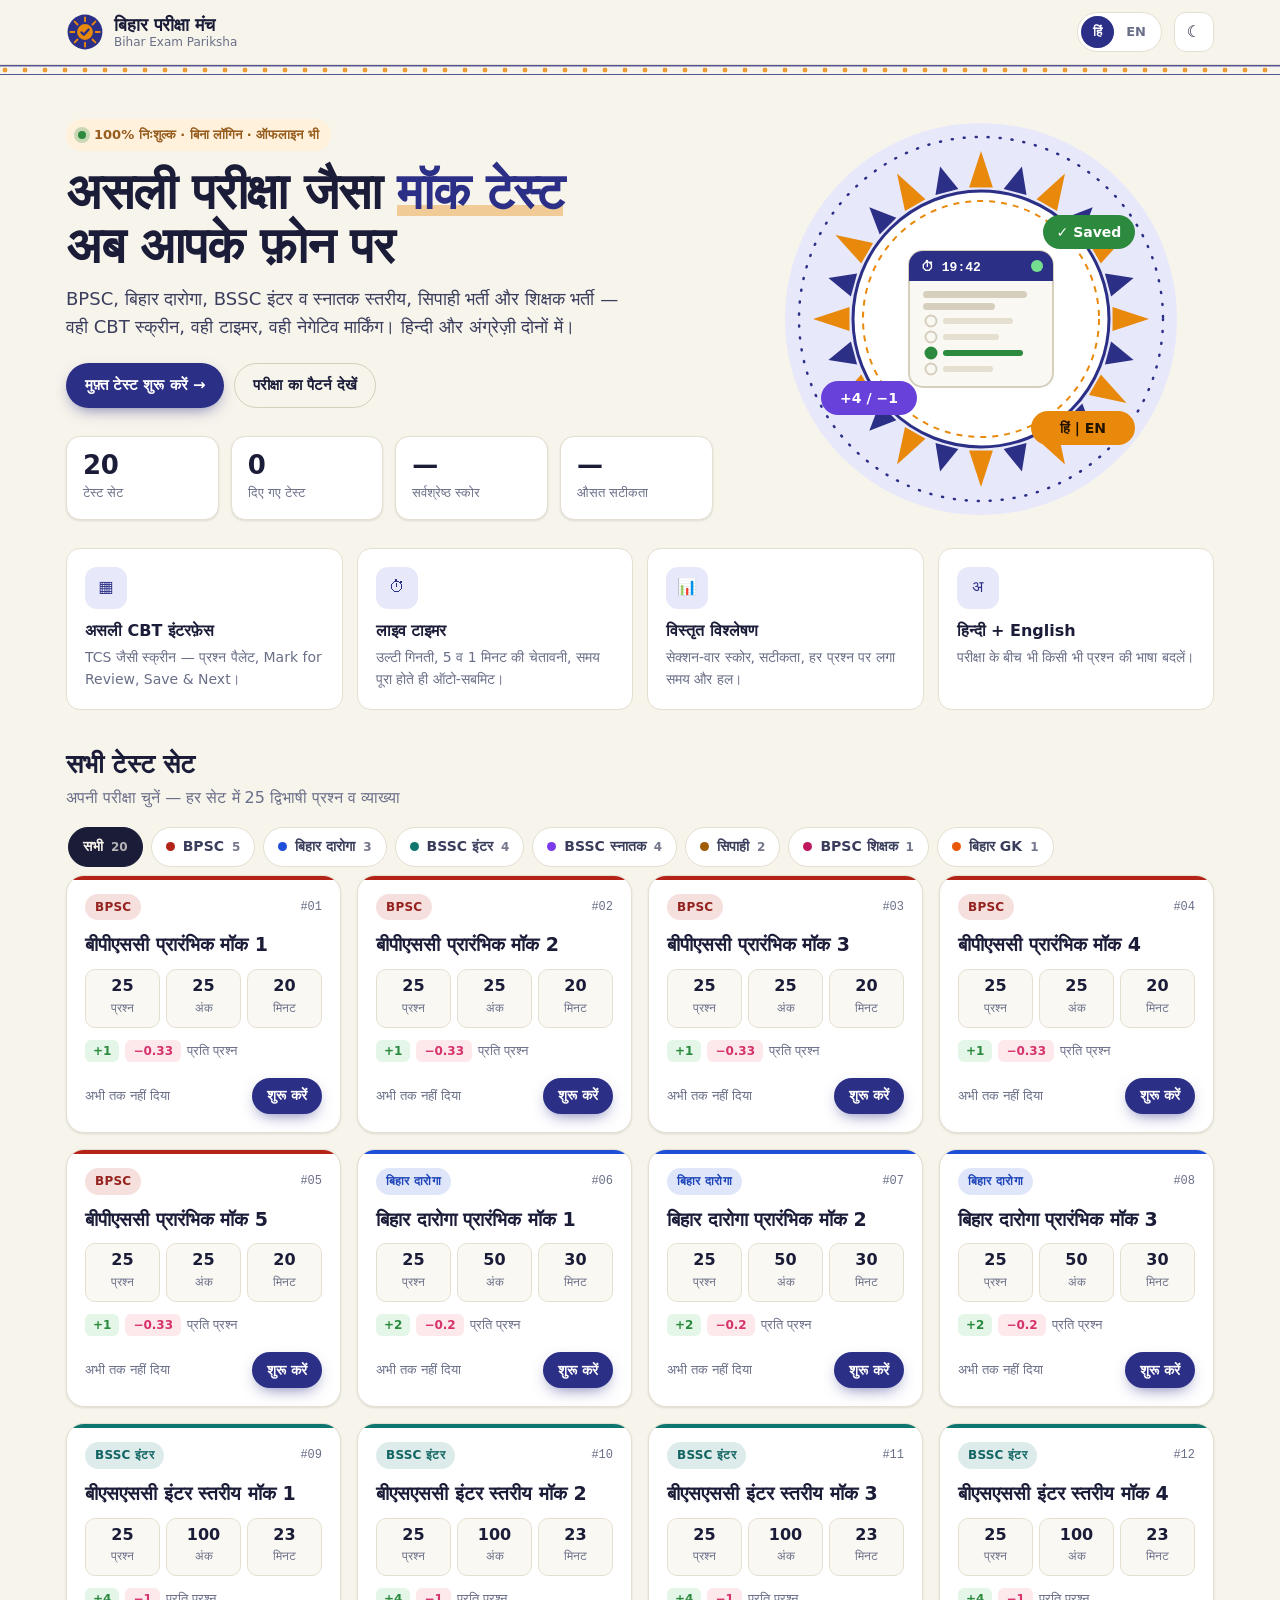
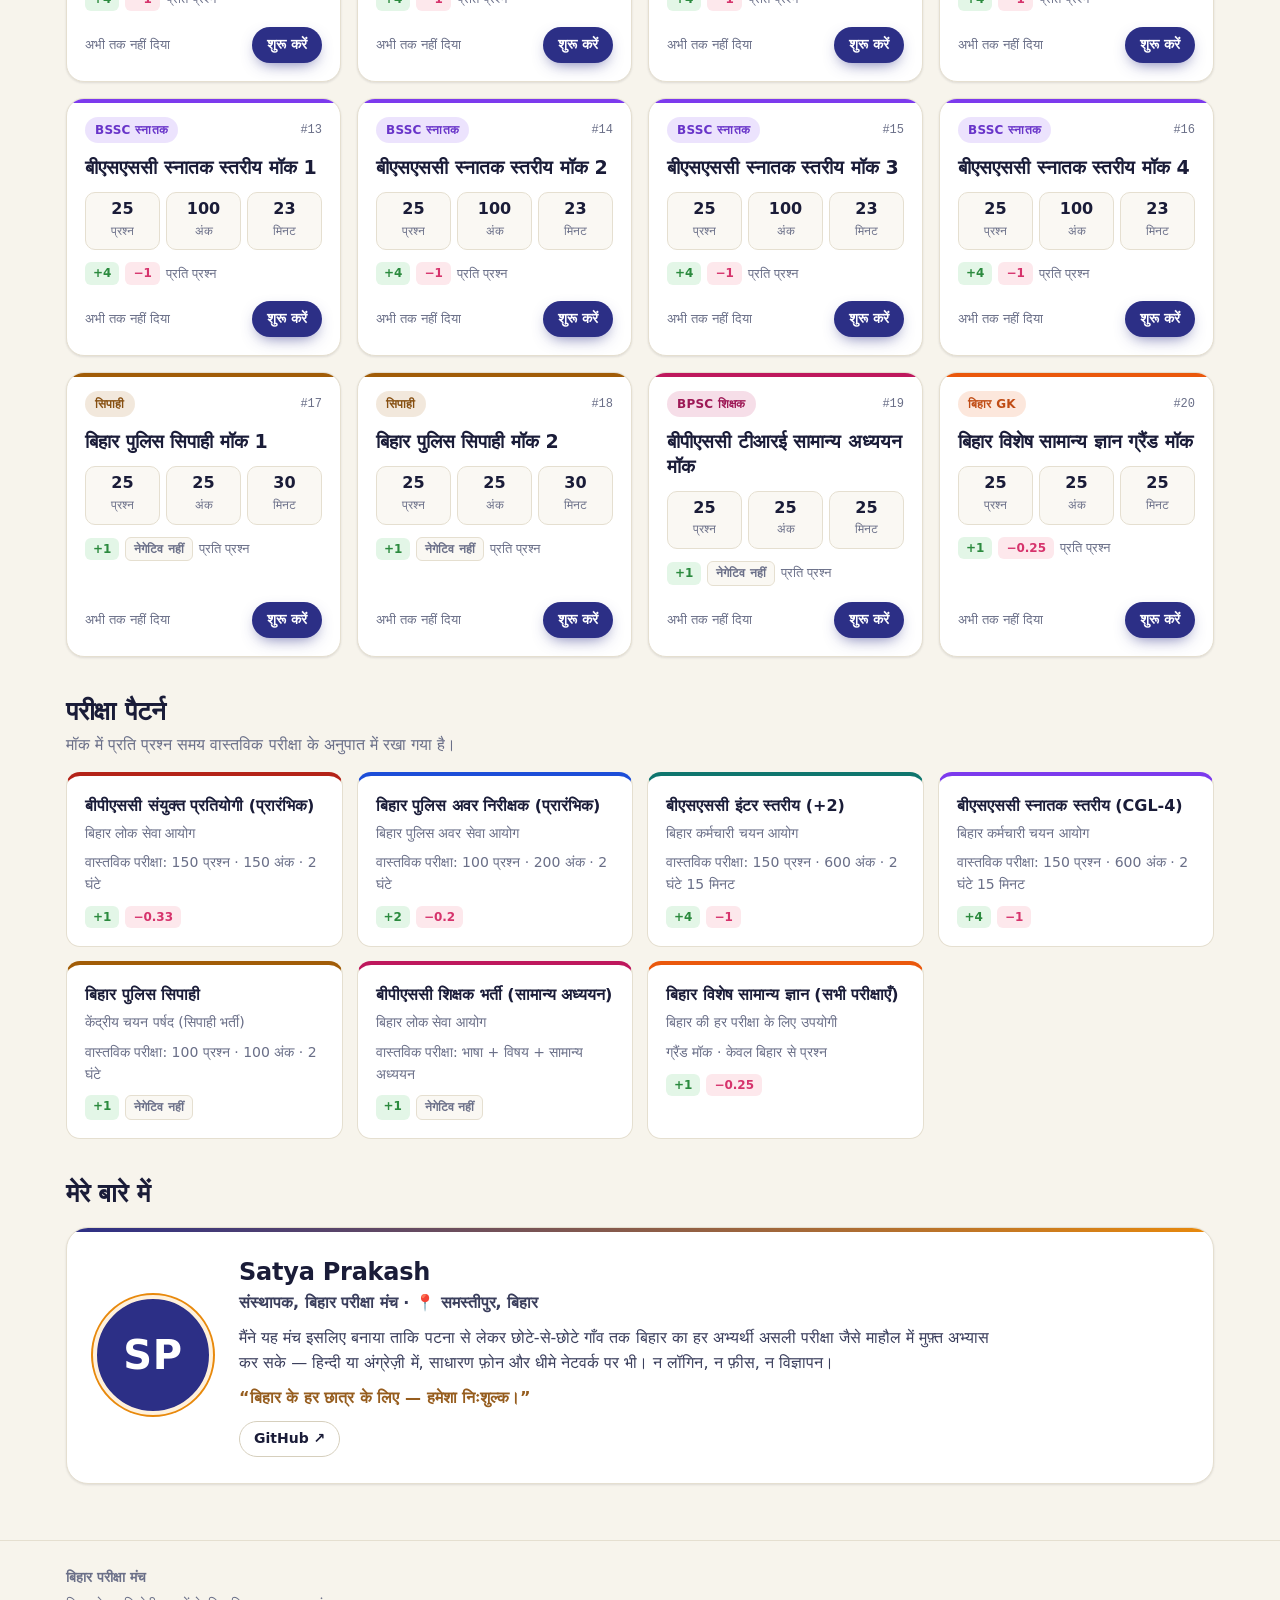
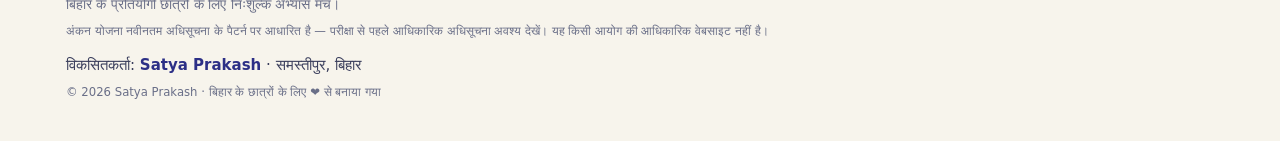
==== commit 8b1a63a2: "Footer: Developed by Satya Prakash, Samastipur (Bihar) Co-Authored-By: Claude Opus 5.5 <noreply@anth" ====
--- a/index.html
+++ b/index.html
@@ -8,23 +8,23 @@
   <meta http-equiv="Content-Security-Policy" content="default-src 'self'; script-src 'self'; style-src 'self' 'unsafe-inline' https://fonts.googleapis.com; font-src 'self' https://fonts.gstatic.com; img-src 'self' data:; connect-src 'self'; manifest-src 'self'; worker-src 'self'; object-src 'none'; base-uri 'self'; form-action 'none'">
   <meta name="referrer" content="strict-origin-when-cross-origin">
   <meta name="theme-color" content="#2c2f86">
-  <script src="js/boot.js?v=4"></script>
+  <script src="js/boot.js?v=5"></script>
   <link rel="manifest" href="manifest.webmanifest">
   <link rel="icon" href="icon.svg" type="image/svg+xml">
   <link rel="apple-touch-icon" href="icon.svg">
   <link rel="preconnect" href="https://fonts.googleapis.com">
   <link rel="preconnect" href="https://fonts.gstatic.com" crossorigin>
   <link rel="stylesheet" href="https://fonts.googleapis.com/css2?family=Mukta:wght@400;500;600;700;800&display=swap">
-  <link rel="stylesheet" href="css/styles.css?v=4">
+  <link rel="stylesheet" href="css/styles.css?v=5">
 </head>
 <body>
   <noscript><p style="padding:24px">कृपया JavaScript चालू करें। / Please enable JavaScript to take the tests.</p></noscript>
   <div id="app"></div>
-  <script src="js/exams.js?v=4"></script>
-  <script src="js/i18n.js?v=4"></script>
-  <script src="js/store.js?v=4"></script>
-  <script src="data/index.js?v=4"></script>
-  <script src="js/about.js?v=4"></script>
-  <script src="js/app.js?v=4"></script>
+  <script src="js/exams.js?v=5"></script>
+  <script src="js/i18n.js?v=5"></script>
+  <script src="js/store.js?v=5"></script>
+  <script src="data/index.js?v=5"></script>
+  <script src="js/about.js?v=5"></script>
+  <script src="js/app.js?v=5"></script>
 </body>
 </html>
--- a/css/styles.css
+++ b/css/styles.css
@@ -573,3 +573,5 @@
   .about-links { justify-content: center; }
   .about-photo { width: 104px; height: 104px; }
 }
+.dev-credit { margin: 8px 0 0; font-size: 15px; color: var(--ink-2); }
+.dev-credit b { color: var(--brand); }
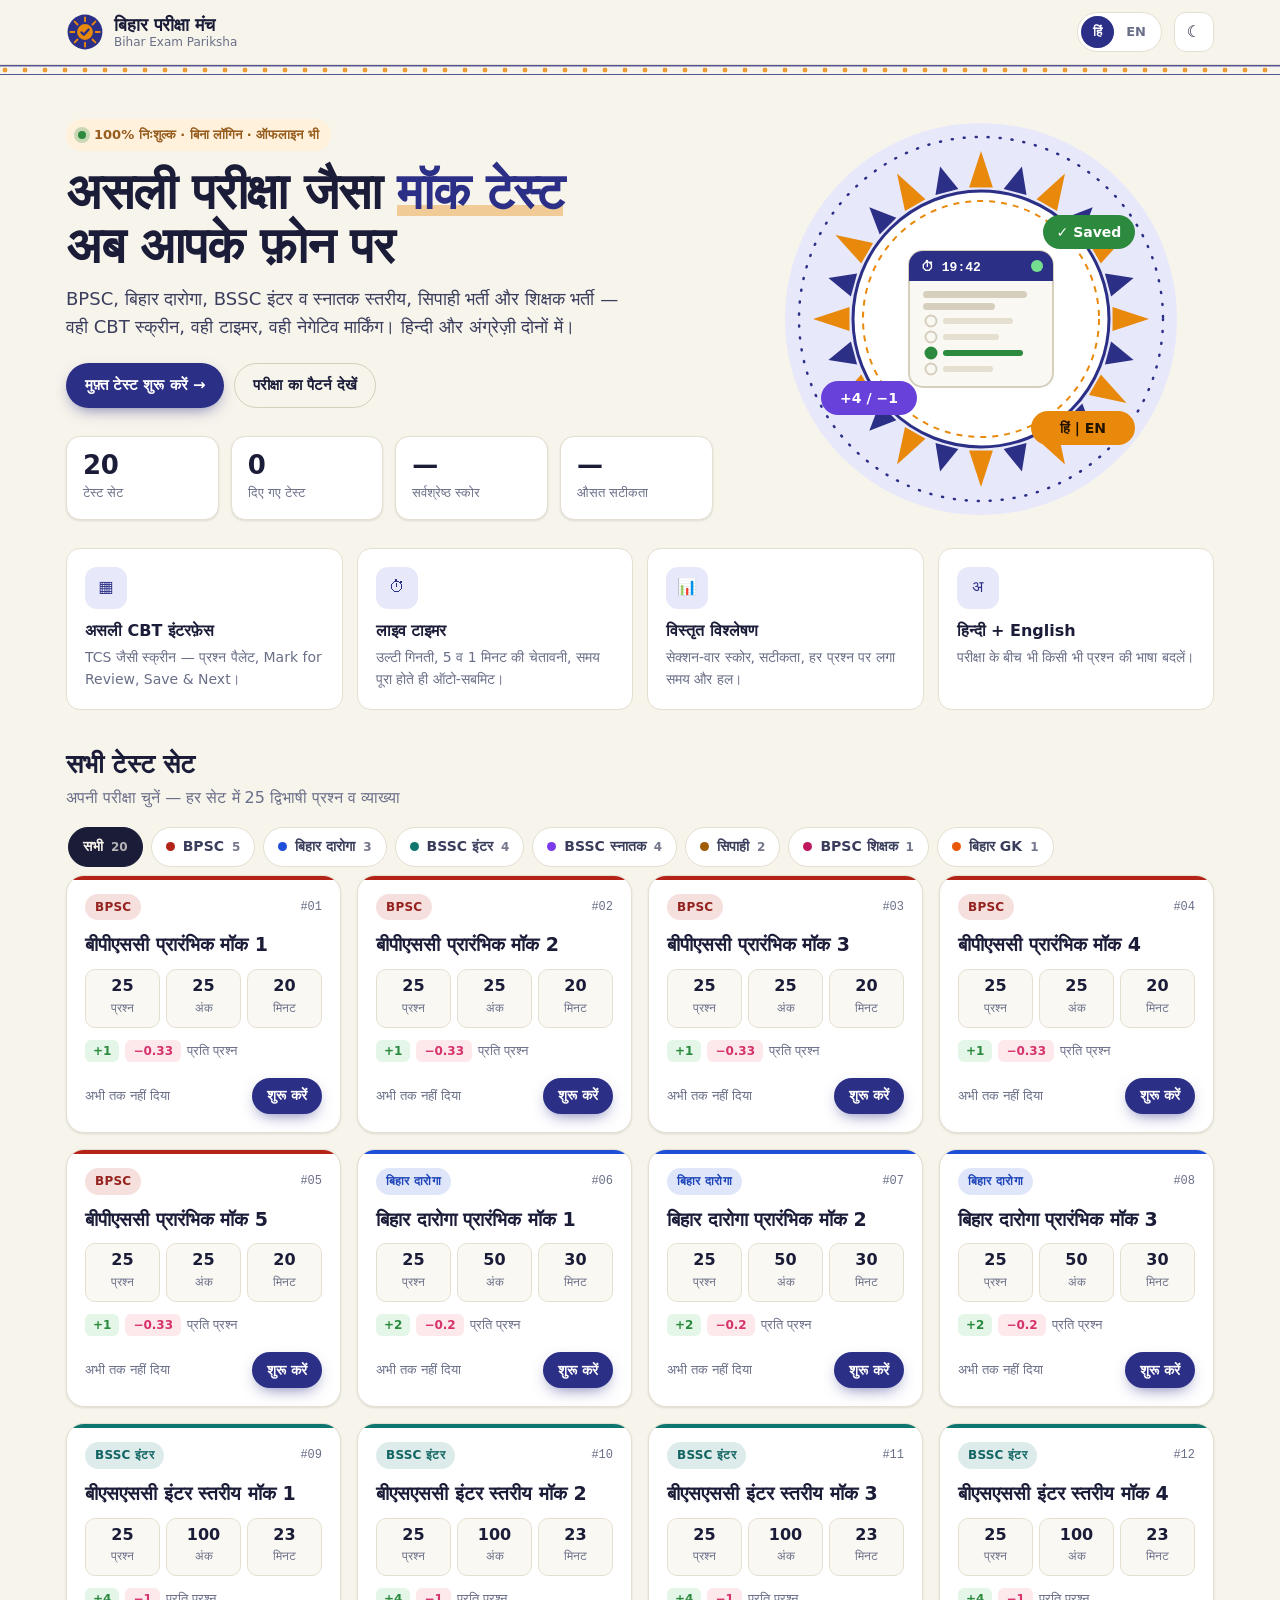
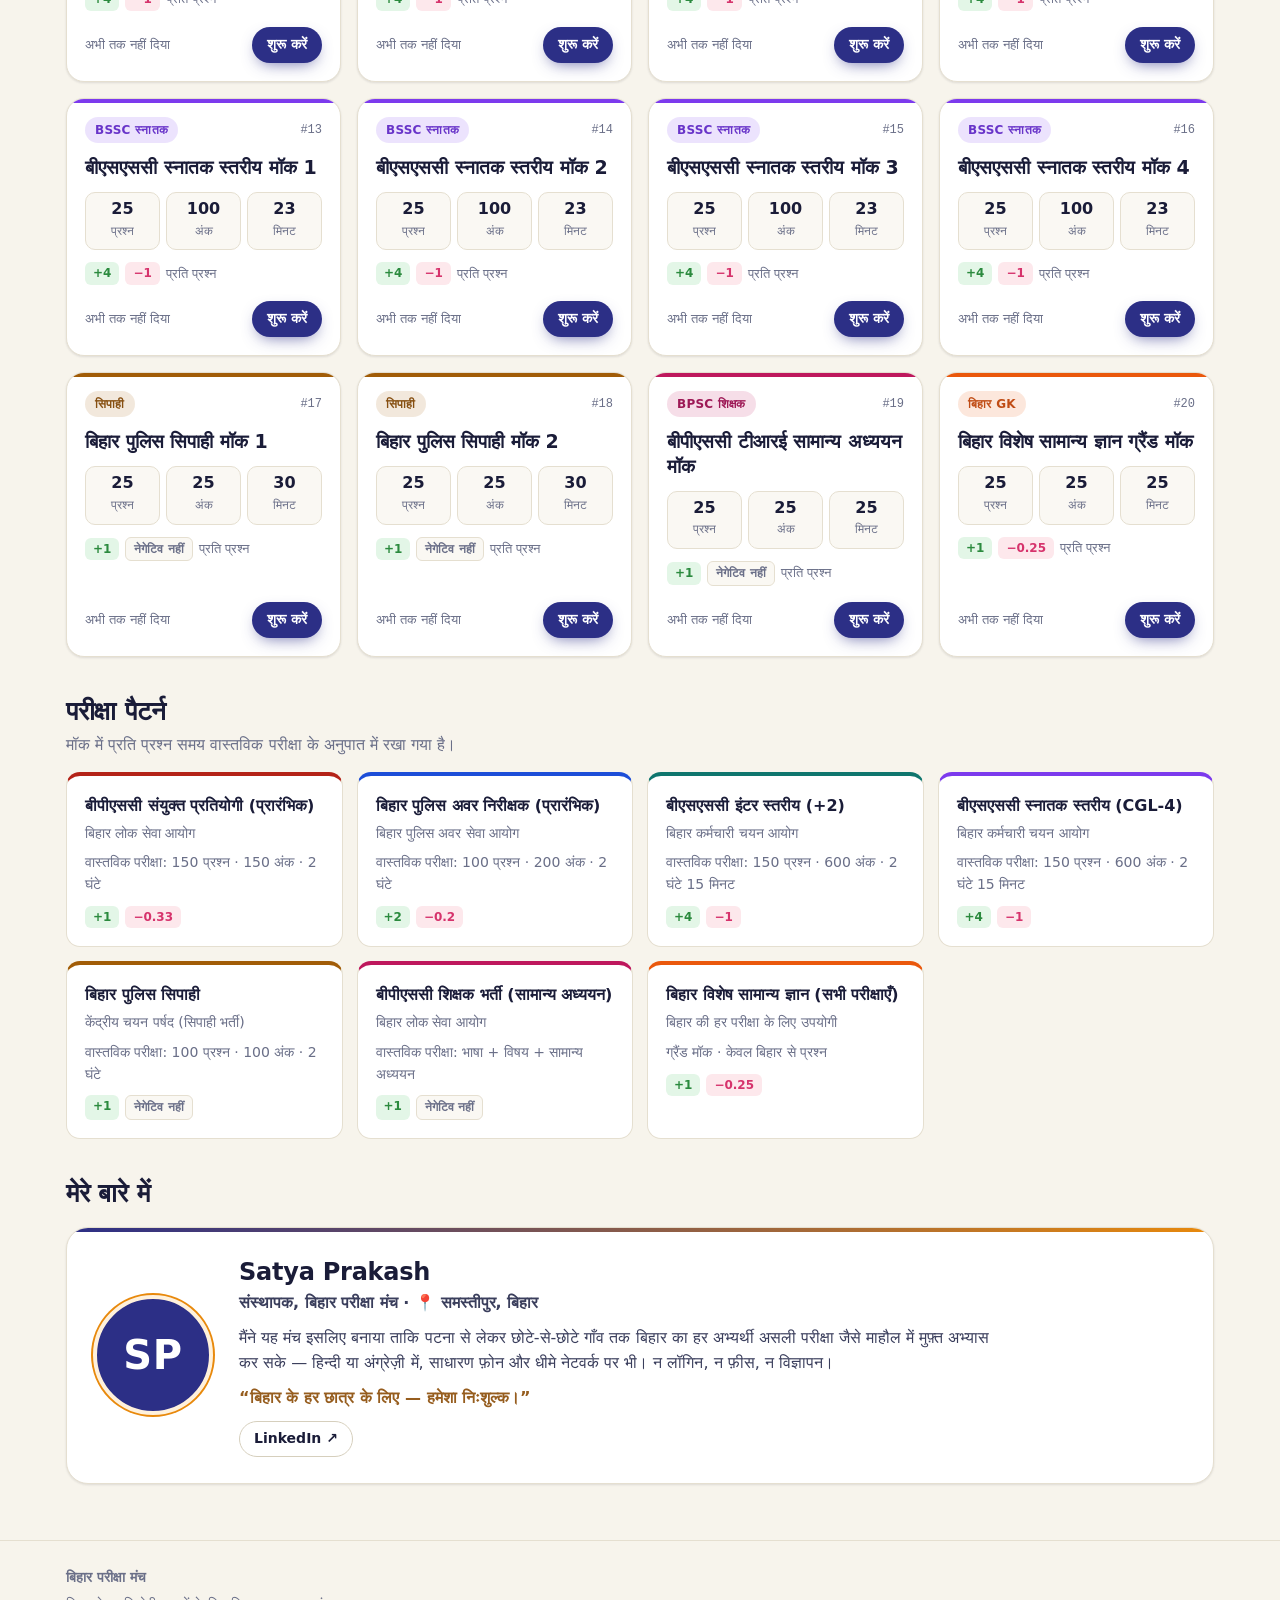
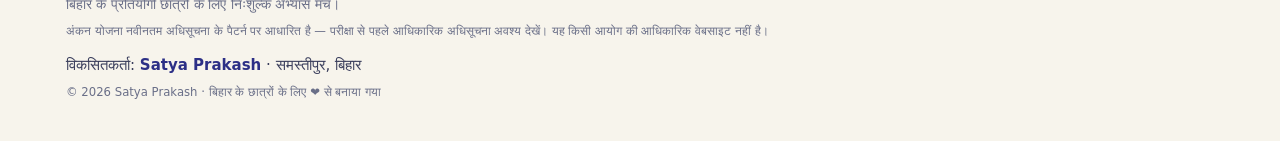
==== commit b37ceea1: "About: replace GitHub button with LinkedIn profile Co-Authored-By: Claude Opus 5.5 <noreply@anthropi" ====
--- a/index.html
+++ b/index.html
@@ -8,23 +8,23 @@
   <meta http-equiv="Content-Security-Policy" content="default-src 'self'; script-src 'self'; style-src 'self' 'unsafe-inline' https://fonts.googleapis.com; font-src 'self' https://fonts.gstatic.com; img-src 'self' data:; connect-src 'self'; manifest-src 'self'; worker-src 'self'; object-src 'none'; base-uri 'self'; form-action 'none'">
   <meta name="referrer" content="strict-origin-when-cross-origin">
   <meta name="theme-color" content="#2c2f86">
-  <script src="js/boot.js?v=5"></script>
+  <script src="js/boot.js?v=6"></script>
   <link rel="manifest" href="manifest.webmanifest">
   <link rel="icon" href="icon.svg" type="image/svg+xml">
   <link rel="apple-touch-icon" href="icon.svg">
   <link rel="preconnect" href="https://fonts.googleapis.com">
   <link rel="preconnect" href="https://fonts.gstatic.com" crossorigin>
   <link rel="stylesheet" href="https://fonts.googleapis.com/css2?family=Mukta:wght@400;500;600;700;800&display=swap">
-  <link rel="stylesheet" href="css/styles.css?v=5">
+  <link rel="stylesheet" href="css/styles.css?v=6">
 </head>
 <body>
   <noscript><p style="padding:24px">कृपया JavaScript चालू करें। / Please enable JavaScript to take the tests.</p></noscript>
   <div id="app"></div>
-  <script src="js/exams.js?v=5"></script>
-  <script src="js/i18n.js?v=5"></script>
-  <script src="js/store.js?v=5"></script>
-  <script src="data/index.js?v=5"></script>
-  <script src="js/about.js?v=5"></script>
-  <script src="js/app.js?v=5"></script>
+  <script src="js/exams.js?v=6"></script>
+  <script src="js/i18n.js?v=6"></script>
+  <script src="js/store.js?v=6"></script>
+  <script src="data/index.js?v=6"></script>
+  <script src="js/about.js?v=6"></script>
+  <script src="js/app.js?v=6"></script>
 </body>
 </html>
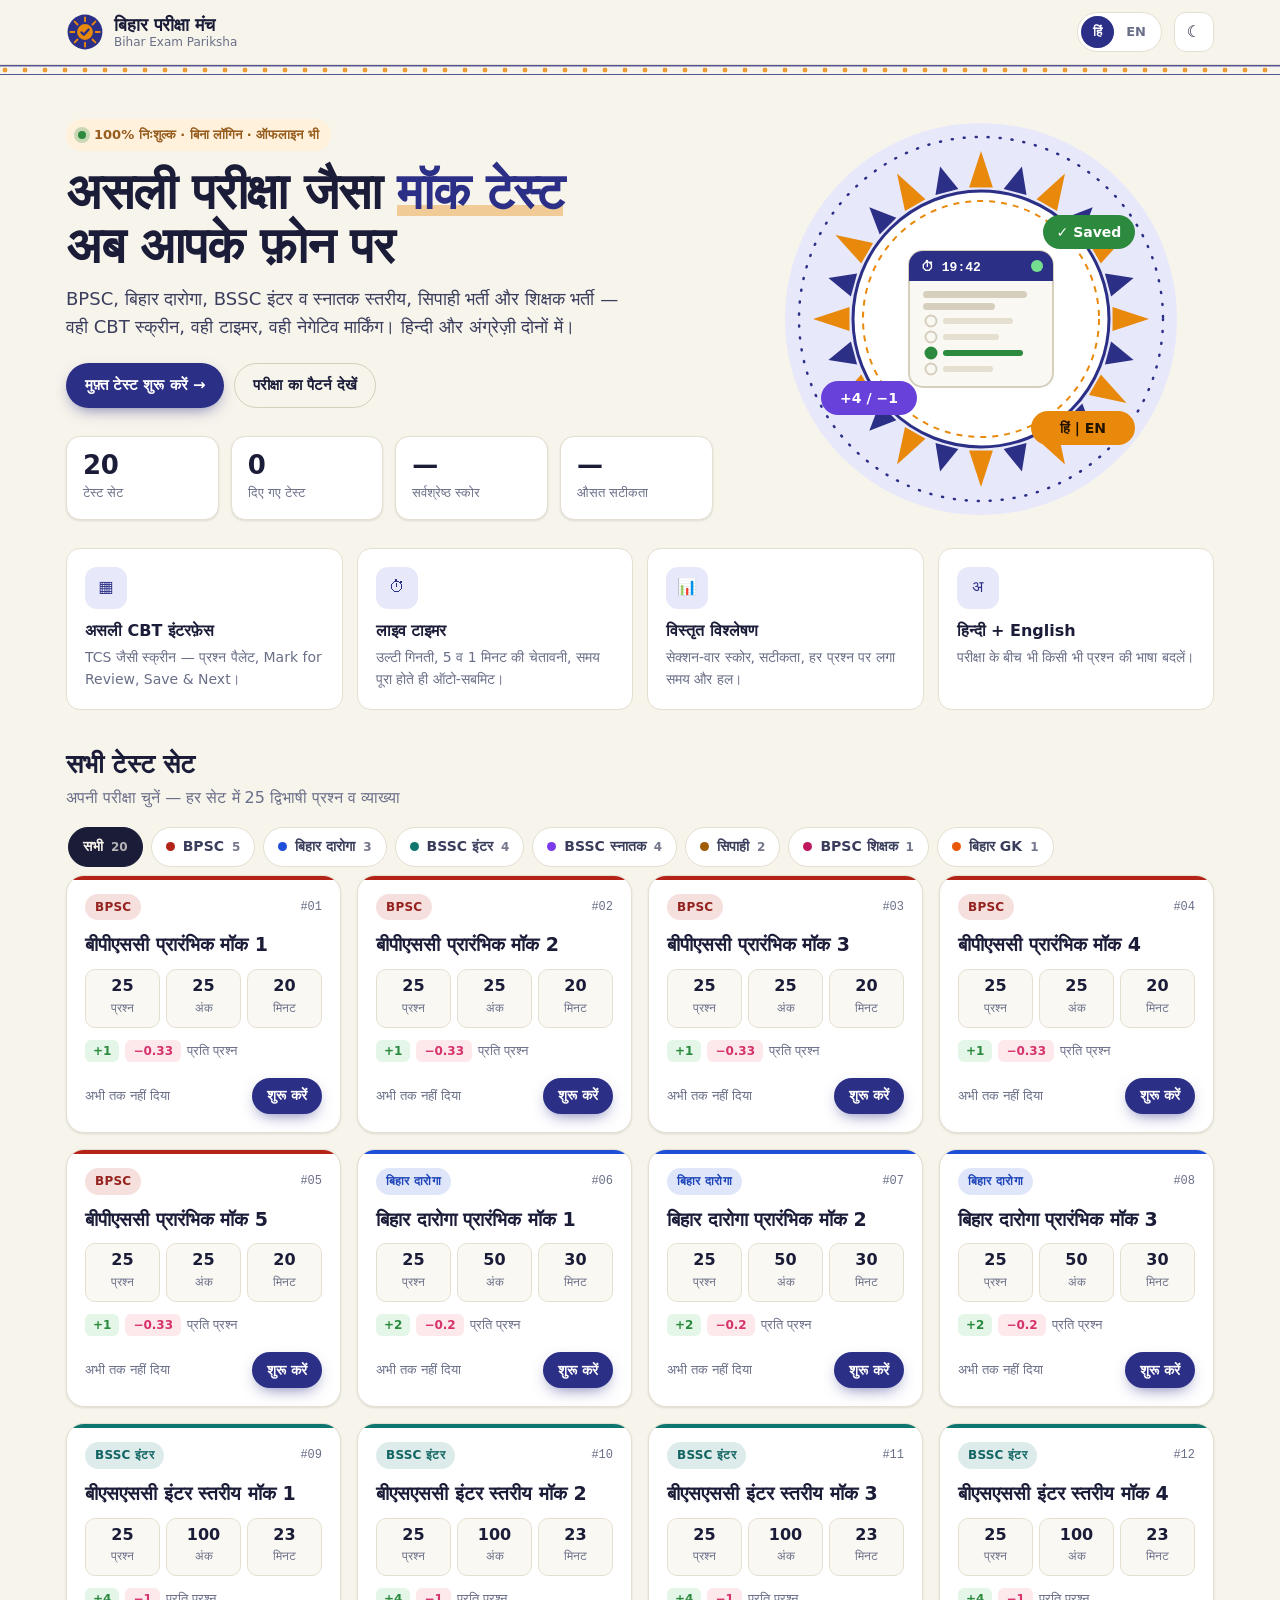
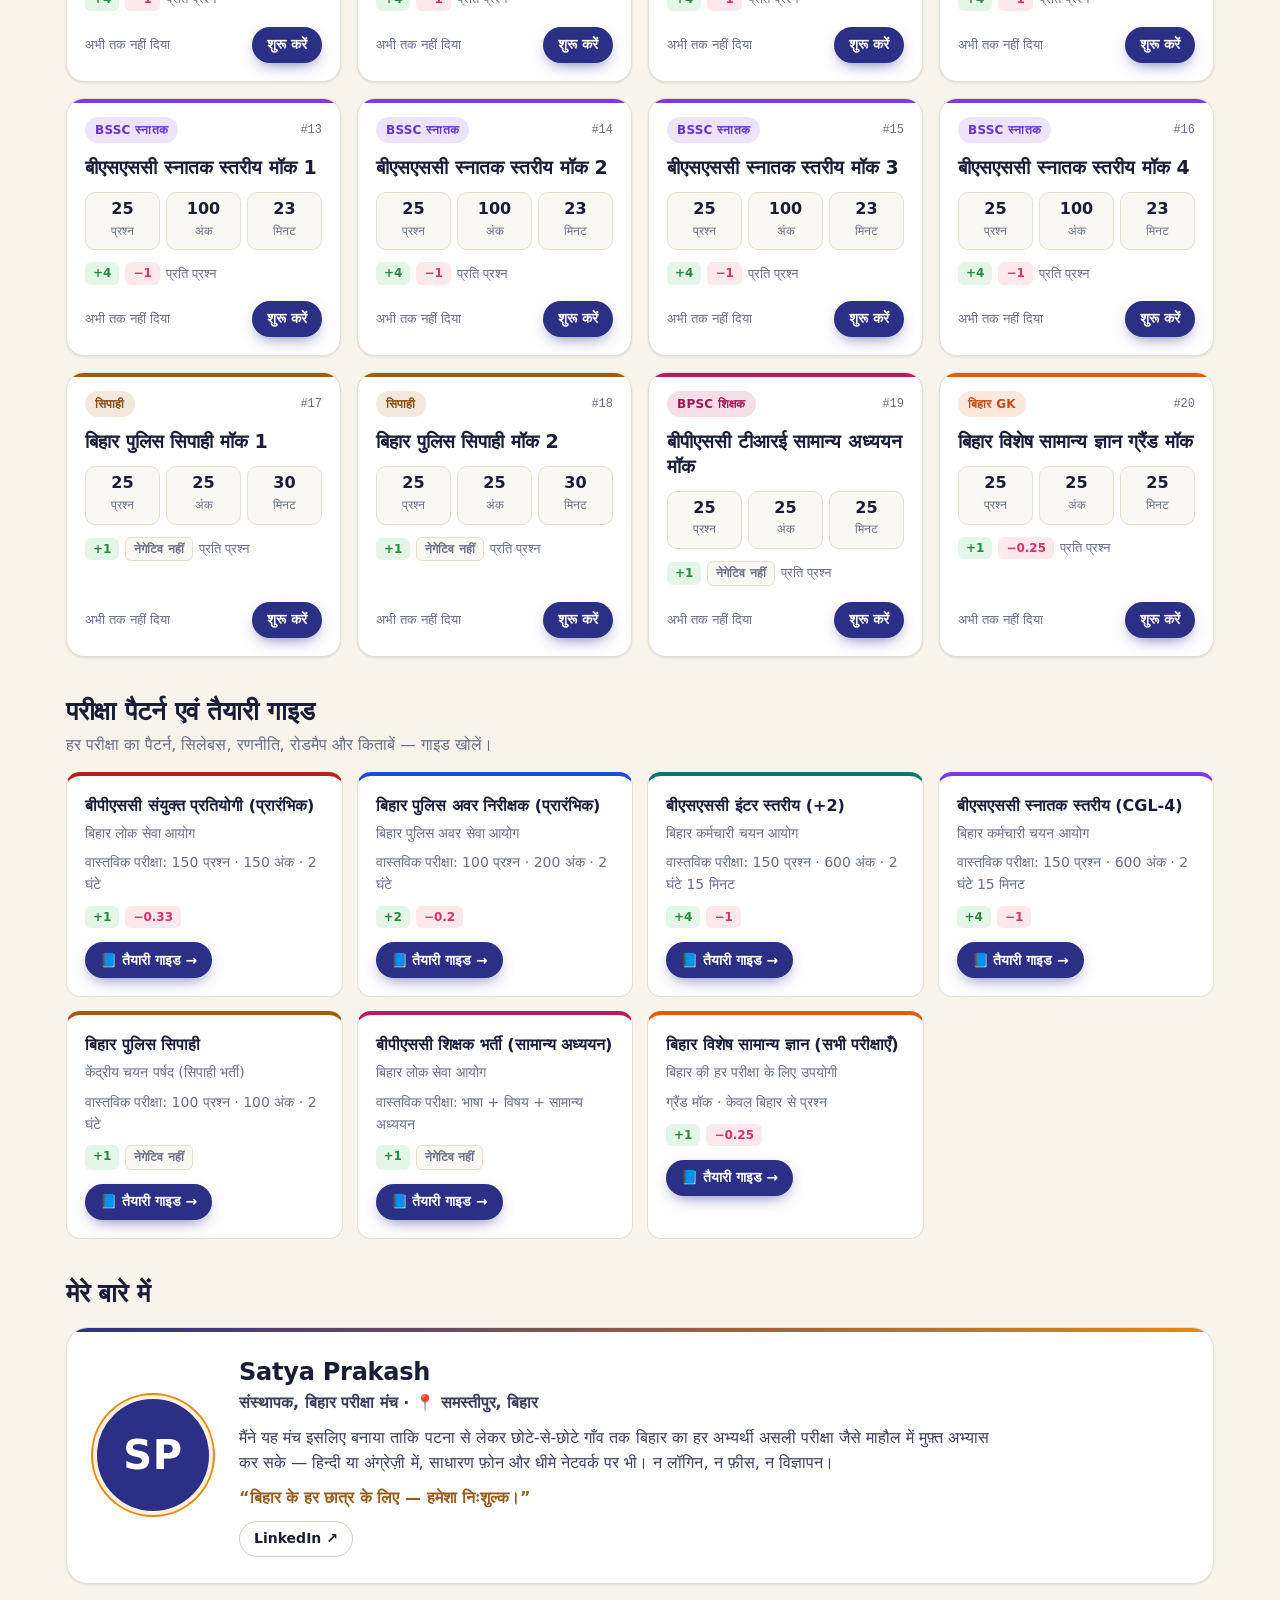
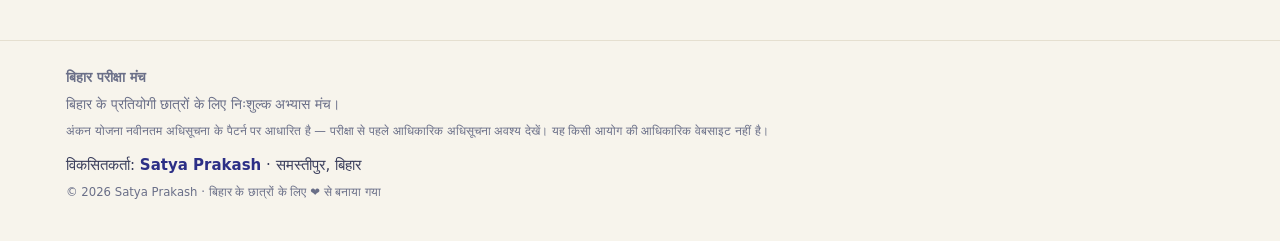
==== commit c0dd0c0c: "Add preparation guides for all 7 exams Each exam card in the pattern section now opens a bilingual g" ====
--- a/index.html
+++ b/index.html
@@ -8,23 +8,23 @@
   <meta http-equiv="Content-Security-Policy" content="default-src 'self'; script-src 'self'; style-src 'self' 'unsafe-inline' https://fonts.googleapis.com; font-src 'self' https://fonts.gstatic.com; img-src 'self' data:; connect-src 'self'; manifest-src 'self'; worker-src 'self'; object-src 'none'; base-uri 'self'; form-action 'none'">
   <meta name="referrer" content="strict-origin-when-cross-origin">
   <meta name="theme-color" content="#2c2f86">
-  <script src="js/boot.js?v=6"></script>
+  <script src="js/boot.js?v=7"></script>
   <link rel="manifest" href="manifest.webmanifest">
   <link rel="icon" href="icon.svg" type="image/svg+xml">
   <link rel="apple-touch-icon" href="icon.svg">
   <link rel="preconnect" href="https://fonts.googleapis.com">
   <link rel="preconnect" href="https://fonts.gstatic.com" crossorigin>
   <link rel="stylesheet" href="https://fonts.googleapis.com/css2?family=Mukta:wght@400;500;600;700;800&display=swap">
-  <link rel="stylesheet" href="css/styles.css?v=6">
+  <link rel="stylesheet" href="css/styles.css?v=7">
 </head>
 <body>
   <noscript><p style="padding:24px">कृपया JavaScript चालू करें। / Please enable JavaScript to take the tests.</p></noscript>
   <div id="app"></div>
-  <script src="js/exams.js?v=6"></script>
-  <script src="js/i18n.js?v=6"></script>
-  <script src="js/store.js?v=6"></script>
-  <script src="data/index.js?v=6"></script>
-  <script src="js/about.js?v=6"></script>
-  <script src="js/app.js?v=6"></script>
+  <script src="js/exams.js?v=7"></script>
+  <script src="js/i18n.js?v=7"></script>
+  <script src="js/store.js?v=7"></script>
+  <script src="data/index.js?v=7"></script>
+  <script src="js/about.js?v=7"></script>
+  <script src="js/app.js?v=7"></script>
 </body>
 </html>
--- a/css/styles.css
+++ b/css/styles.css
@@ -575,3 +575,67 @@
 }
 .dev-credit { margin: 8px 0 0; font-size: 15px; color: var(--ink-2); }
 .dev-credit b { color: var(--brand); }
+
+/* ---------- Preparation guide ---------- */
+.pattern-card { display: flex; flex-direction: column; }
+.pattern-card .guide-btn { margin-top: 14px; align-self: flex-start; }
+.guide { padding: 26px 0 60px; }
+.guide-hero {
+  position: relative; overflow: hidden; border-radius: 22px; padding: 26px; margin-bottom: 14px;
+  background: linear-gradient(135deg, color-mix(in srgb, var(--c) 14%, var(--surface)) 0%, var(--surface) 70%);
+  border: 1px solid var(--line); box-shadow: var(--shadow-sm);
+}
+.guide-hero::before { content: ""; position: absolute; inset: 0 0 auto 0; height: 5px; background: var(--c); }
+.g-eyebrow { margin: 0; font-weight: 700; color: color-mix(in srgb, var(--c) 75%, var(--ink)); }
+.guide-hero h1 { margin: 6px 0 4px; font-size: clamp(24px, 4vw, 36px); line-height: 1.15; letter-spacing: -.01em; }
+.guide-hero > p { margin: 0 0 16px; color: var(--muted); }
+.guide-hero .tile b { font-size: 17px; }
+.guide-toc { position: sticky; top: 74px; z-index: 5; background: var(--bg); padding: 8px 2px; margin-bottom: 6px; }
+.guide-toc .chip { text-decoration: none; }
+.g-sec { margin-top: 16px; scroll-margin-top: 130px; }
+.g-sec h2 { font-size: 21px; }
+.g-sec h3 { font-size: 16.5px; margin: 0 0 6px; }
+.small { font-size: 13.5px; }
+.stages { list-style: none; margin: 0; padding: 0; display: grid; gap: 14px; position: relative; }
+.stage { display: grid; grid-template-columns: 38px 1fr; gap: 14px; }
+.stage-no { width: 38px; height: 38px; border-radius: 50%; display: grid; place-items: center; background: var(--brand); color: var(--brand-ink); font-weight: 800; }
+.stage ul { margin: 6px 0 0; padding-left: 18px; color: var(--ink-2); }
+.stage li { margin-bottom: 4px; }
+.stage-tag { display: inline-block; font-size: 12px; font-weight: 700; padding: 2px 9px; border-radius: 999px; vertical-align: 2px; margin-left: 4px; }
+.stage-tag.merit { background: var(--ok-soft); color: var(--ok); }
+.stage-tag.qual { background: var(--accent-soft); color: color-mix(in srgb, var(--accent) 65%, var(--ink)); }
+.syl-grid, .strat-grid { display: grid; grid-template-columns: repeat(auto-fill, minmax(250px, 1fr)); gap: 12px; }
+.syl, .strat { border: 1px solid var(--line); background: var(--surface-2); border-radius: 14px; padding: 14px; }
+.syl p, .strat p { margin: 0; color: var(--ink-2); font-size: 15px; }
+.strat { position: relative; padding-top: 16px; }
+.strat-no { display: inline-grid; place-items: center; width: 28px; height: 28px; border-radius: 8px; background: var(--brand-soft); color: var(--brand); font-weight: 800; margin-bottom: 8px; }
+.sub { margin-top: 18px !important; }
+.ticks, .crosses { list-style: none; padding: 0; margin: 8px 0 0; display: grid; gap: 8px; }
+.ticks li, .crosses li { position: relative; padding-left: 30px; color: var(--ink-2); }
+.ticks li::before, .crosses li::before { position: absolute; left: 0; top: 1px; width: 20px; height: 20px; border-radius: 50%; display: grid; place-items: center; font-size: 12px; font-weight: 800; }
+.ticks li::before { content: "✓"; background: var(--ok-soft); color: var(--ok); }
+.crosses li::before { content: "✗"; background: var(--bad-soft); color: var(--bad); }
+.guess-table td.ev { font-weight: 800; font-family: var(--mono); }
+.guess-table td.ev.go { color: var(--ok); } .guess-table td.ev.no { color: var(--bad); } .guess-table td.ev.mid { color: var(--muted); }
+.verdict-chip { display: inline-block; font-size: 12.5px; font-weight: 700; padding: 3px 10px; border-radius: 999px; }
+.verdict-chip.go { background: var(--ok-soft); color: var(--ok); }
+.verdict-chip.no { background: var(--bad-soft); color: var(--bad); }
+.verdict-chip.mid { background: var(--surface-2); color: var(--muted); border: 1px solid var(--line); }
+.timeline { list-style: none; margin: 0; padding: 0 0 0 22px; border-left: 3px solid var(--line-2); display: grid; gap: 18px; }
+.timeline li { position: relative; }
+.timeline li::before { content: ""; position: absolute; left: -31px; top: 4px; width: 15px; height: 15px; border-radius: 50%; background: var(--accent); border: 3px solid var(--surface); box-shadow: 0 0 0 2px var(--accent); }
+.timeline .when { font-size: 12.5px; font-weight: 800; color: var(--brand); text-transform: uppercase; letter-spacing: .03em; }
+.timeline h3 { margin: 2px 0 2px; }
+.timeline p { margin: 0; color: var(--ink-2); }
+.daily { display: grid; gap: 10px; }
+.slot { display: grid; grid-template-columns: 190px 1fr; gap: 12px; padding: 12px 14px; border-radius: 12px; background: var(--surface-2); border: 1px solid var(--line); }
+.slot b { color: var(--brand); }
+.slot span { color: var(--ink-2); }
+.books { list-style: none; padding: 0; margin: 0; display: grid; gap: 10px; }
+.books li { display: grid; gap: 2px; padding: 12px 14px; border-radius: 12px; border: 1px solid var(--line); border-left: 4px solid var(--accent); background: var(--surface-2); }
+.books span { color: var(--muted); font-size: 14.5px; }
+@media (max-width: 640px) {
+  .slot { grid-template-columns: 1fr; gap: 2px; }
+  .guide-toc { top: 64px; }
+  .guide-hero { padding: 20px 16px; }
+}
